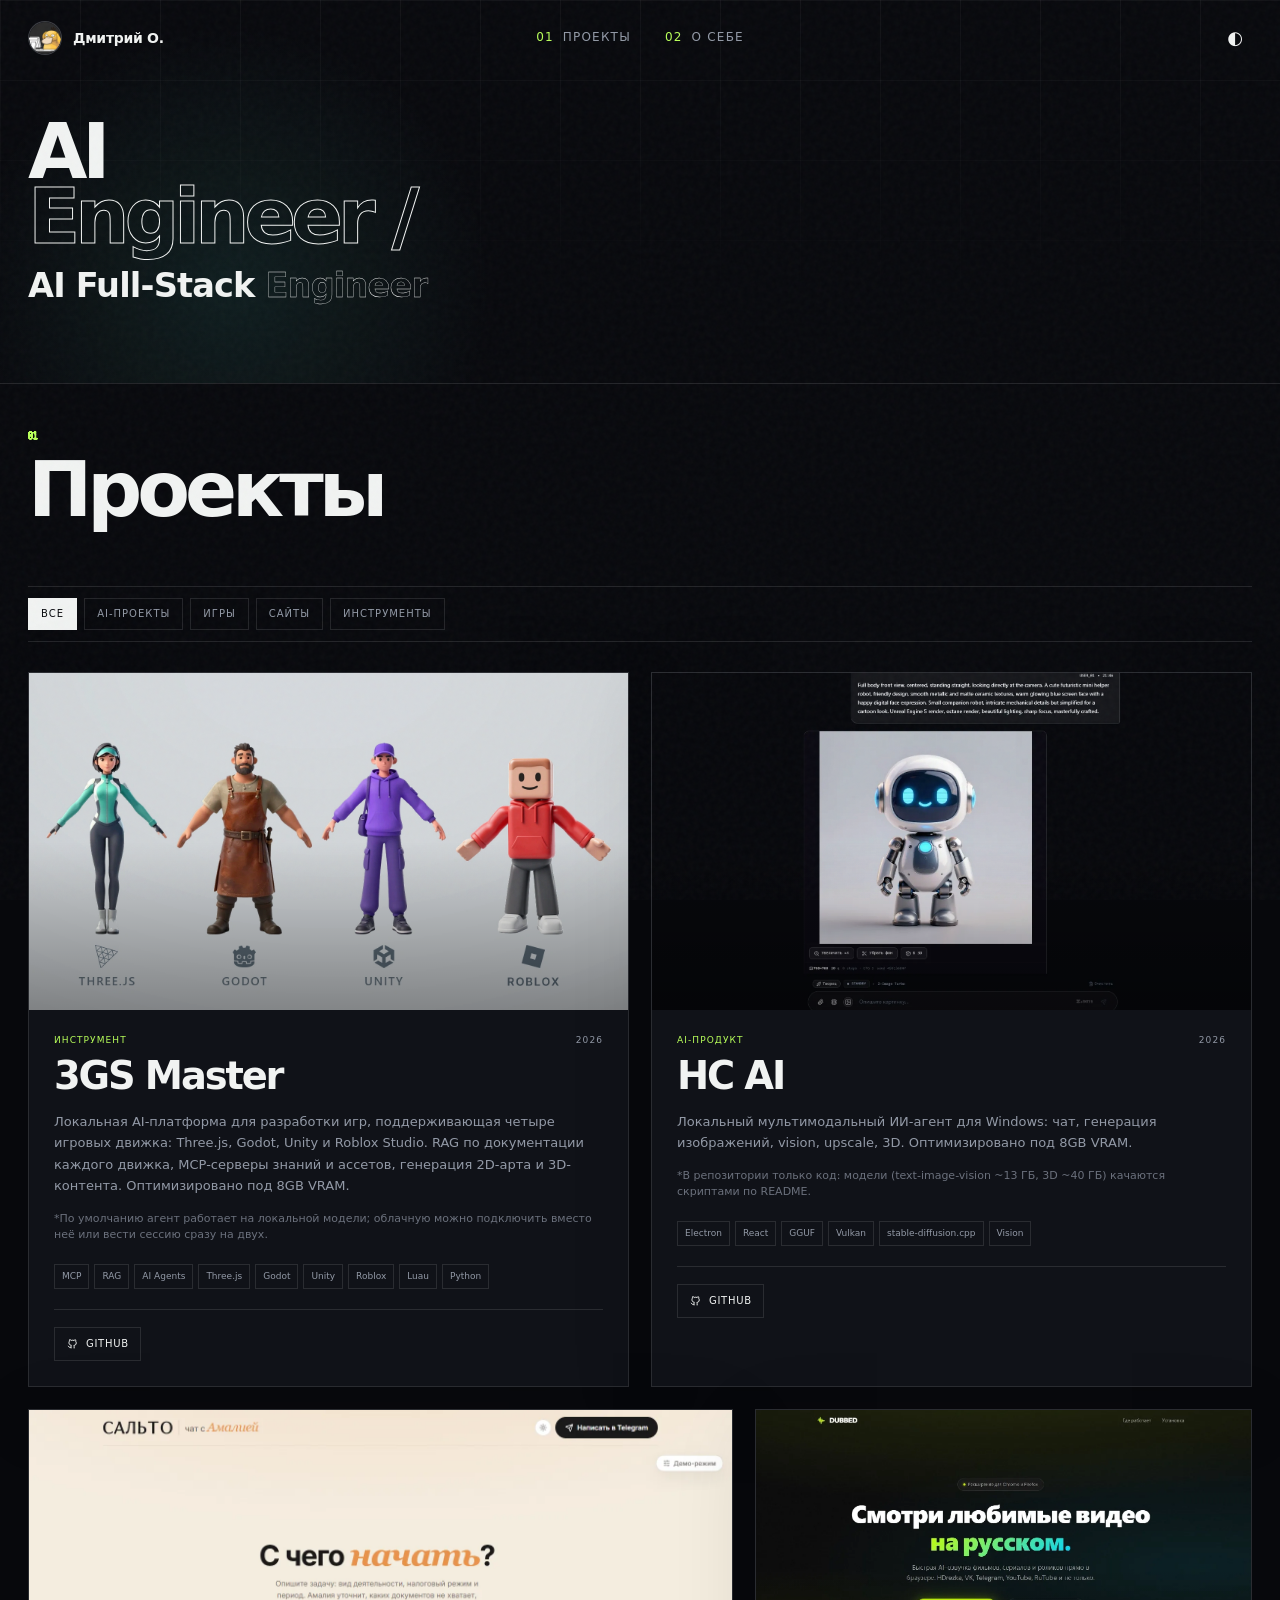
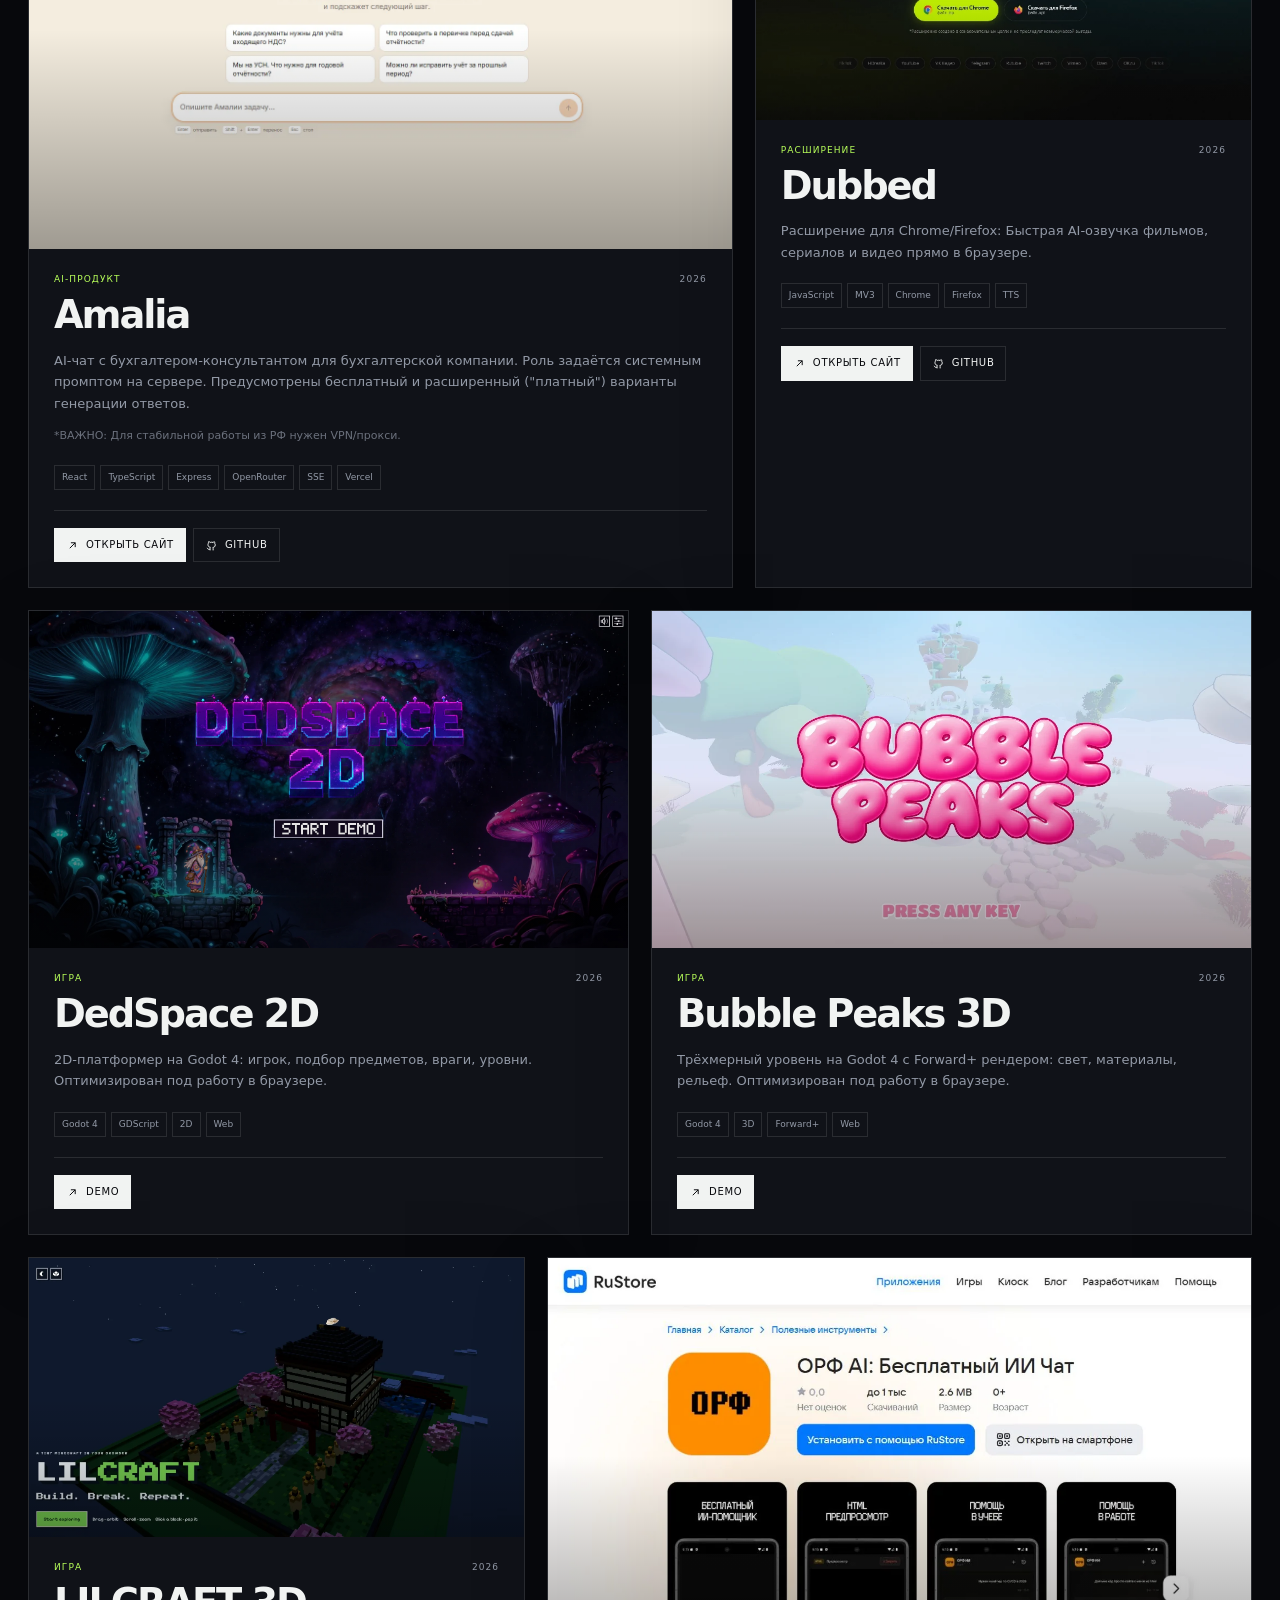
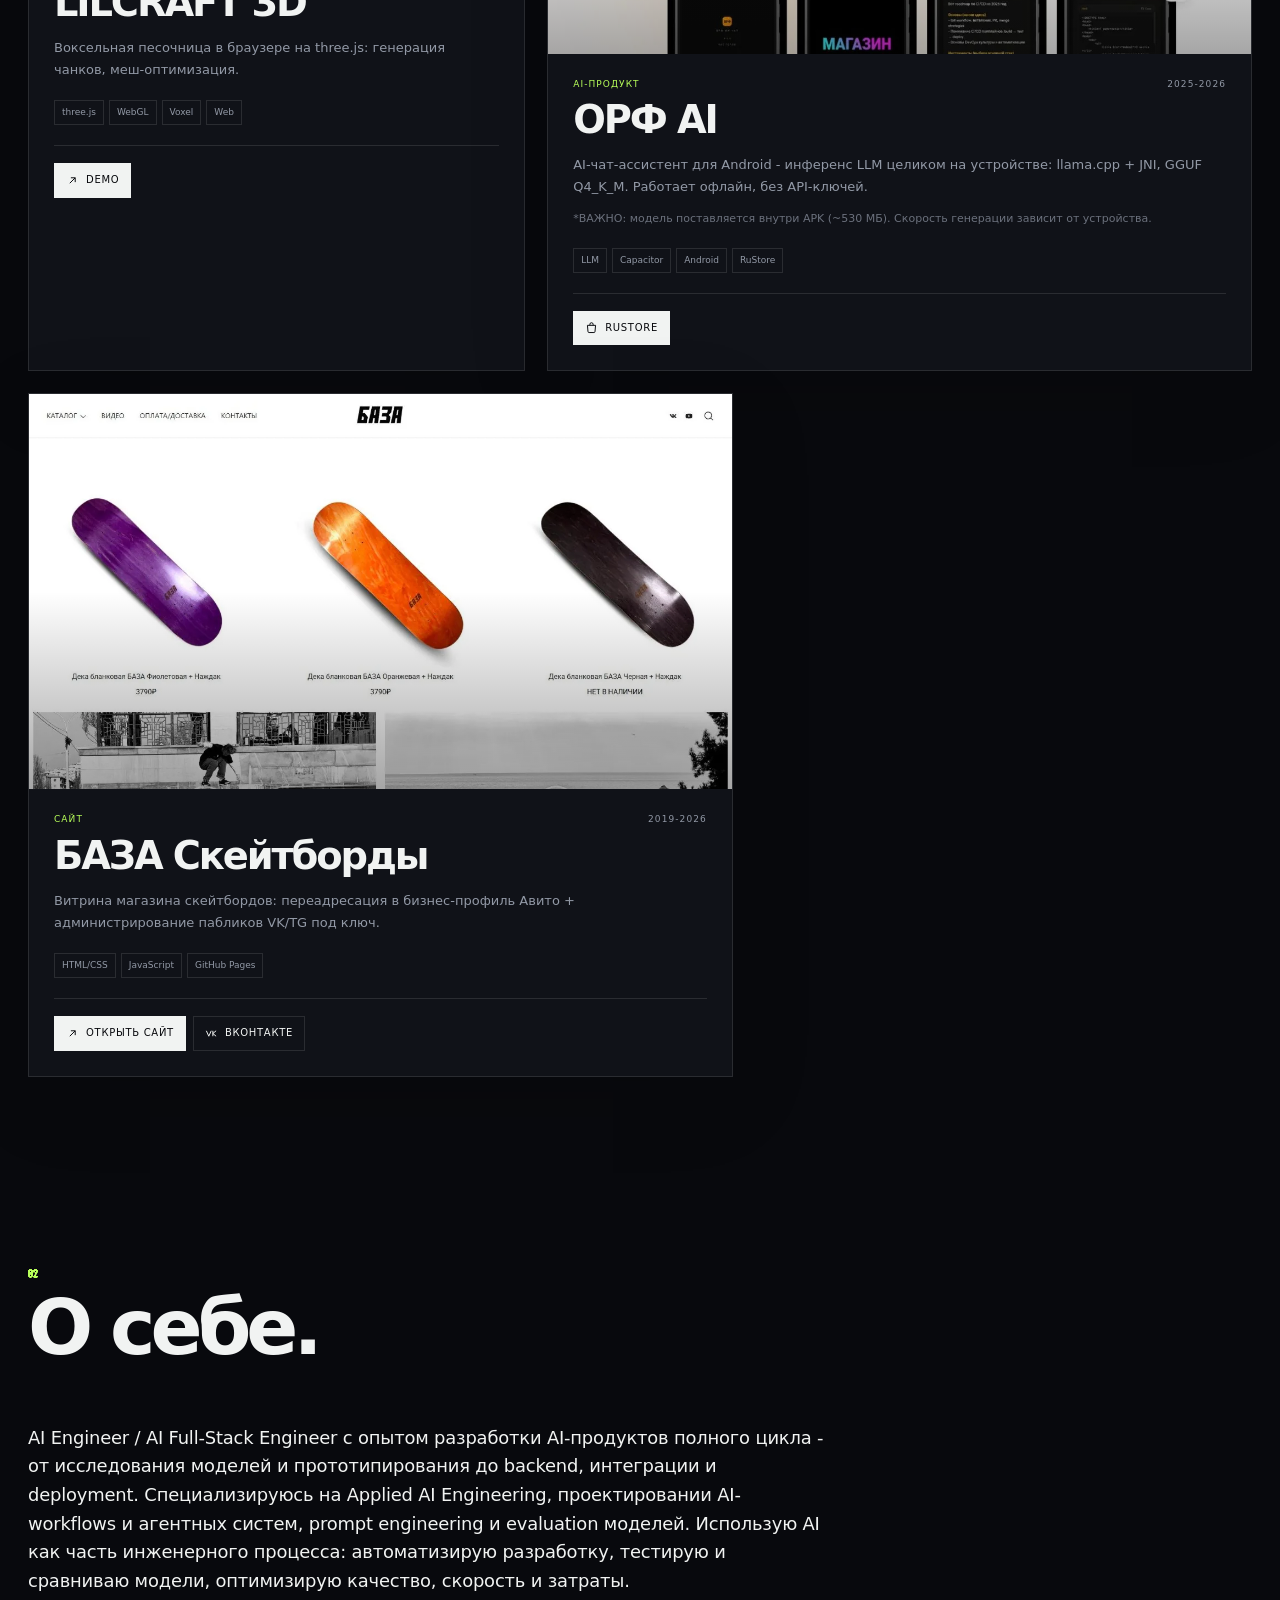
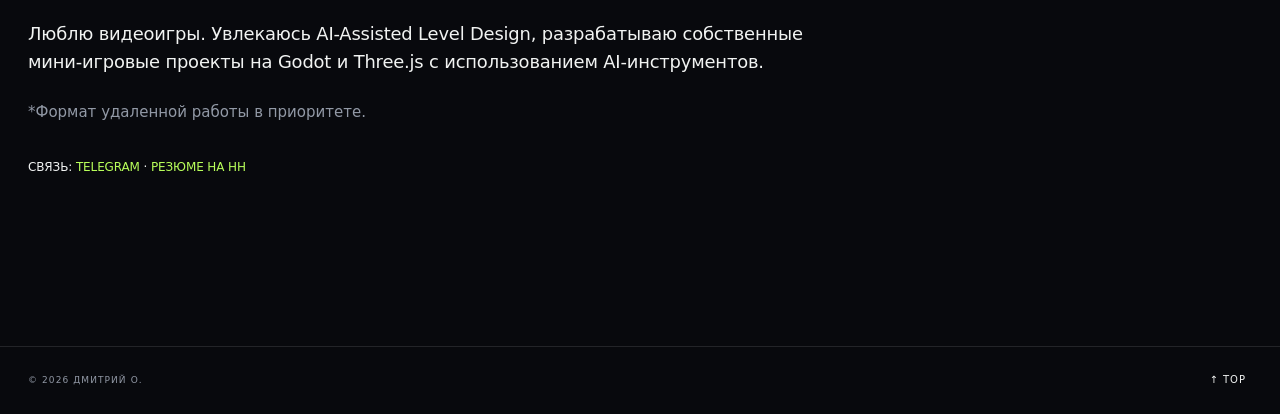
==== index.html @ 7ab15710 "Update lilcraft preview" ====
<!doctype html>
<html lang="ru" data-theme="dark">
<head>
<meta charset="utf-8"><meta name="viewport" content="width=device-width, initial-scale=1">
<title>Дмитрий О. | Портфолио</title>
<meta name="description" content="AI-продукты полного цикла: исследование моделей, прототип, backend, деплой. Плюс собственные игры на Godot и three.js.">
<meta name="color-scheme" content="dark light">
<meta name="theme-color" content="#08090d">
<meta property="og:type" content="website">
<meta property="og:title" content="Дмитрий О. - AI Full-Stack Engineer">
<meta property="og:description" content="AI-продукты, инструменты и игры на Godot/three.js - от прототипа до деплоя.">
<meta property="og:url" content="https://dvodev.space/">
<meta property="og:image" content="https://dvodev.space/assets/img/og-v3.jpg">
<meta property="og:image:width" content="1200">
<meta property="og:image:height" content="630">
<meta property="og:image:alt" content="Дмитрий О. - AI Full-Stack Engineer">
<meta name="twitter:card" content="summary_large_image">
<meta name="twitter:title" content="Дмитрий О. - AI Full-Stack Engineer">
<meta name="twitter:description" content="AI-продукты, инструменты и игры на Godot/three.js - от прототипа до деплоя.">
<meta name="twitter:image" content="https://dvodev.space/assets/img/og-v3.jpg">
<meta name="twitter:card" content="summary_large_image">
<link rel="icon" href="assets/img/favicon.svg?v=2" type="image/svg+xml">
<link rel="preload" as="image" href="assets/img/projects/hcai-main.webp">
<link rel="preload" as="image" href="assets/img/projects/dedspace.webp">
<link rel="stylesheet" href="assets/fonts/handjet.css">
<link rel="stylesheet" href="assets/css/style.css">
<script>
  // Тему ставим до первой отрисовки, иначе мигает светлым.
  try {
    var t = localStorage.getItem('theme');
    if (t) document.documentElement.setAttribute('data-theme', t);
  } catch (e) {}
</script>
<!-- ai-lab-ui-refresh.css из 19241a8 намеренно не подключён: слой красит карточки
     в белый полупрозрачный градиент с белой рамкой, а на светлой теме это даёт
     невидимые карточки (замер: background rgba(0,0,0,0), border rgba(255,255,255,.09)
     на фоне #d7d9dd). Файл в репозитории остался - чтобы вернуть слой, раскомментируйте. -->
<!-- <link rel="stylesheet" href="ai-lab-ui-refresh.css"> -->
</head>
<body>
<div class="noise" aria-hidden="true"></div><div class="progress"><i id="progressBar"></i></div>
<a class="skip" href="#main">Перейти к содержимому</a>
<header class="hdr" id="top"><div class="wrap hdr__in">
  <a class="brand" href="https://dvodev.space/" aria-label="На главную"><span class="brand__mark"><img src="assets/img/logo.png" alt="" width="30" height="30"></span><span data-site="name">Дмитрий О.</span></a>
  <nav class="nav" id="navMenu" aria-label="Разделы сайта" hidden><a href="#projects"><b>01</b>Проекты</a><a href="#about"><b>02</b>О себе</a></nav>
  <div class="hdr__act"><button class="iconbtn" id="themeBtn" type="button" aria-label="Переключить тему"><span>◐</span></button><button class="menu-btn" id="logoBtn" type="button" aria-label="Меню">MENU</button></div>
</div></header>
<main id="main">
<section class="hero"><div class="wrap hero__grid">
  <div class="hero__copy reveal"><h1>AI<br><em>Engineer /</em></h1><p class="hero__role">AI Full-Stack <em>Engineer</em></p></div>
</div></section>
<section class="projects sec" id="projects"><div class="wrap">
  <div class="section-head reveal"><div><span class="section-num">01</span><h2>Проекты</h2></div></div>
  <div class="filter-row"><div class="filters" id="filters" role="group" aria-label="Фильтр проектов" hidden></div></div>
  <div class="grid" id="grid"></div>
</div></section>
<section class="about sec" id="about"><div class="wrap"><div class="section-head reveal"><div><span class="section-num">02</span><h2>О себе<span class="dot">.</span></h2></div></div><div class="about__layout"><div class="about__txt reveal" id="aboutTxt"></div></div></div></section>
</main>
<footer class="ftr"><div class="wrap ftr__in"><span>© <span id="year">2026</span> Дмитрий О.</span><button class="totop" id="totop" type="button">↑ TOP</button></div></footer>
<div class="lb" id="lb" role="dialog" aria-modal="true" aria-label="Просмотр проекта" hidden><div class="lb__back" data-lb-close></div><button class="lb__x" type="button" aria-label="Закрыть" data-lb-close>×</button><button class="lb__nav lb__nav--prev" type="button" aria-label="Предыдущий проект" id="lbPrev">←</button><button class="lb__nav lb__nav--next" type="button" aria-label="Следующий проект" id="lbNext">→</button><figure class="lb__fig"><div class="lb__media"><img id="lbImg" alt=""><video id="lbVid" hidden muted loop playsinline controls></video></div><div class="lb__shots" id="lbShots" hidden></div><figcaption class="lb__cap"><div><span class="lb__label">PROJECT / PREVIEW</span><h3 id="lbTitle"></h3><p id="lbDesc"></p></div><a class="btn btn--primary lb__go" id="lbGo" href="#" target="_blank" rel="noopener"><span id="lbGoTxt">Открыть</span> ↗</a></figcaption></figure></div>
<div class="demo" id="demo" role="dialog" aria-modal="true" aria-label="Демо проекта" hidden><div class="demo__back" data-demo-close></div><div class="demo__ui"><span class="demo__name" id="demoTitle"></span><a class="demo__ext" id="demoExt" href="#" target="_blank" rel="noopener">Открыть ↗</a><button class="demo__x" type="button" aria-label="Закрыть" data-demo-close>×</button></div><div class="demo__mon" id="demoMon"><div class="demo__bezel"><div class="demo__screen" id="demoScreen"><p class="demo__fail" id="demoFail" hidden>Демо не загрузилось. <a id="demoFailLink" href="#" target="_blank">Открыть в новой вкладке</a>.</p></div><span class="demo__led"></span></div><div class="demo__stand"></div></div></div>
<script src="assets/data/projects.js?v=20261112e"></script><script src="assets/js/app.js"></script>
</body></html>
---- assets/fonts/handjet.css ----
/* Сгенерировано tools/fonts.js — руками не править.
   Запуск: node tools/fonts.js
   Подгруппы cyrillic и latin зашиты как data: URI и идут с font-display: block:
   отдельного запроса нет, и ни один кадр не рисуется системным шрифтом. Со swap
   браузер успевает показать системный шрифт в первом кадре и подменить его (FOUT).
   Остальные подгруппы — ссылками на файлы и со swap. */

/* cyrillic-ext */
@font-face {
  font-family: 'Handjet';
  font-style: normal;
  font-weight: 400 700;
  font-display: swap;
  src: url(handjet-cyrillic-ext.woff2) format('woff2');
  unicode-range: U+0460-052F, U+1C80-1C8A, U+20B4, U+2DE0-2DFF, U+A640-A69F, U+FE2E-FE2F;
}

/* cyrillic */
@font-face {
  font-family: 'Handjet';
  font-style: normal;
  font-weight: 400 700;
  font-display: block;
  src: url([data-uri]) format('woff2');
  unicode-range: U+0301, U+0400-045F, U+0490-0491, U+04B0-04B1, U+2116;
}

/* latin-ext */
@font-face {
  font-family: 'Handjet';
  font-style: normal;
  font-weight: 400 700;
  font-display: swap;
  src: url(handjet-latin-ext.woff2) format('woff2');
  unicode-range: U+0100-02BA, U+02BD-02C5, U+02C7-02CC, U+02CE-02D7, U+02DD-02FF, U+0304, U+0308, U+0329, U+1D00-1DBF, U+1E00-1E9F, U+1EF2-1EFF, U+2020, U+20A0-20AB, U+20AD-20C0, U+2113, U+2C60-2C7F, U+A720-A7FF;
}

/* latin */
@font-face {
  font-family: 'Handjet';
  font-style: normal;
  font-weight: 400 700;
  font-display: block;
  src: url([data-uri]) format('woff2');
  unicode-range: U+0000-00FF, U+0131, U+0152-0153, U+02BB-02BC, U+02C6, U+02DA, U+02DC, U+0304, U+0308, U+0329, U+2000-206F, U+20AC, U+2122, U+2191, U+2193, U+2212, U+2215, U+FEFF, U+FFFD;
}
---- assets/css/style.css ----
@font-face{font-family:HandJet;src:url('../fonts/handjet-latin.woff2') format('woff2');font-weight:100 900;font-display:swap}
:root{--bg:#08090d;--panel:#101218;--panel2:#14161d;--text:#f1f3f2;--muted:#9299a6;--line:rgba(255,255,255,.11);--line2:rgba(255,255,255,.18);--acid:#b8ff5a;--cyan:#5ef2d6;--violet:#9a7cff;--max:1380px;--ease:cubic-bezier(.2,.8,.2,1)}
html[data-theme=light]{--bg:#d7d9dd;--panel:#e4e5e9;--panel2:#cbcdd2;--text:#101217;--muted:#545962;--line:rgba(16,18,23,.15);--line2:rgba(16,18,23,.27);--acid:#4f7c00;--cyan:#00766a;--violet:#5a41c8}html[data-theme=light] body{background-image:linear-gradient(180deg,#dfe1e5 0%,#ccced3 100%)}
*{box-sizing:border-box}/* hidden обязан скрывать всё: у .btn стоит display:inline-flex,
   и без !important атрибут перебивается классом — кнопка в лайтбоксе у проекта
   без ссылок оставалась видимой пустышкой. Исключения ниже (.nav[hidden] на
   широком экране) специфичнее и тоже с !important. */
[hidden]{display:none!important}html{scroll-behavior:smooth}body{margin:0;background:var(--bg);color:var(--text);font-family:Inter,ui-sans-serif,system-ui,-apple-system,BlinkMacSystemFont,'Segoe UI',sans-serif;line-height:1.45;overflow-x:hidden}a{color:inherit;text-decoration:none}button{font:inherit;color:inherit}button,a{cursor:pointer}.wrap{width:min(calc(100% - 56px),var(--max));margin:auto}.noise{position:fixed;inset:0;z-index:100;pointer-events:none;opacity:.035;background-image:url("data:image/svg+xml,%3Csvg viewBox='0 0 180 180' xmlns='http://www.w3.org/2000/svg'%3E%3Cfilter id='n'%3E%3CfeTurbulence type='fractalNoise' baseFrequency='.9' numOctaves='4' stitchTiles='stitch'/%3E%3C/filter%3E%3Crect width='100%25' height='100%25' filter='url(%23n)'/%3E%3C/svg%3E")}.progress{position:fixed;z-index:120;top:0;left:0;width:100%;height:2px;background:transparent}.progress i{display:block;width:0;height:100%;background:var(--acid);box-shadow:0 0 14px var(--acid)}.skip{position:absolute;left:16px;top:-100px}.skip:focus{top:16px;z-index:200;background:var(--acid);color:#000;padding:10px}
.hdr{position:fixed;z-index:80;top:0;left:0;width:100%;transition:.4s var(--ease);border-bottom:1px solid transparent}.hdr.is-stuck{background:color-mix(in srgb,var(--bg) 78%,transparent);backdrop-filter:blur(18px);border-color:var(--line)}.hdr__in{height:76px;display:grid;grid-template-columns:1fr auto 1fr;align-items:center}.brand{display:flex;align-items:center;gap:11px;font-size:14px;font-weight:700;letter-spacing:-.02em;grid-column:1;justify-self:start}.brand__mark{width:34px;height:34px;display:grid;place-items:center;border:1px solid var(--line2);border-radius:50%;background:var(--panel);overflow:hidden}.brand__mark img{width:100%;height:100%;object-fit:cover}.nav{display:flex;gap:34px;grid-column:2;justify-self:center}.nav a{font-size:12px;text-transform:uppercase;letter-spacing:.1em;color:var(--muted)}.nav b{color:var(--acid);font-weight:500;margin-right:9px}.hdr__act{display:flex;align-items:center;gap:16px;grid-column:3;justify-self:end}.iconbtn,.menu-btn{background:none;border:0}.iconbtn{font-size:18px;width:34px;height:34px}.menu-btn{display:none;font-size:10px;letter-spacing:.12em}
.hero{min-height:auto;display:grid;align-items:center;position:relative;overflow:hidden;border-bottom:1px solid var(--line);background:radial-gradient(circle at 18% 75%,color-mix(in srgb,var(--cyan) 9%,transparent),transparent 24%)}.hero:before{content:"";position:absolute;inset:0;background-image:linear-gradient(var(--line) 1px,transparent 1px),linear-gradient(90deg,var(--line) 1px,transparent 1px);background-size:80px 80px;mask-image:linear-gradient(to bottom,black,transparent 80%);opacity:.38}.hero__grid{position:relative;display:grid;grid-template-columns:1fr;gap:0;min-height:auto;padding-top:120px;padding-bottom:80px}.hero__copy{align-self:center;max-width:900px;--h1:clamp(46px,6vw,100px)}.lb__label{font-size:10px;letter-spacing:.17em;color:var(--acid);font-weight:700}.hero h1{font-size:var(--h1);line-height:.84;letter-spacing:-.07em;margin:0;font-weight:750}.hero__role{font-size:calc(var(--h1)*.4376);line-height:1;letter-spacing:-.025em;font-weight:600;margin:20px 0 0}.hero h1 em,.section-head h2 em{font-style:normal;color:transparent;-webkit-text-stroke:1px var(--text)}.hero__role em{font-style:normal;color:transparent;-webkit-text-stroke-width:calc(var(--h1)*.0046);-webkit-text-stroke-color:var(--text)}
.sec{padding:145px 0;scroll-margin-top:76px}.hero + .sec,.about{padding-top:45px}.section-head{margin-bottom:62px}.section-num{display:block;color:var(--acid);font:700 12px/1 HandJet,monospace;margin-bottom:14px}.section-head h2{font-size:clamp(48px,6vw,88px);line-height:.9;letter-spacing:-.065em;margin:13px 0 0}.filter-row{display:flex;justify-content:space-between;align-items:center;border-top:1px solid var(--line);border-bottom:1px solid var(--line);padding:11px 0;margin-bottom:30px}.filters{display:flex;gap:7px;flex-wrap:wrap}.fchip{background:transparent;border:1px solid var(--line);padding:8px 12px;font-size:10px;text-transform:uppercase;letter-spacing:.1em;color:var(--muted)}.fchip.is-on{background:var(--text);color:var(--bg);border-color:var(--text)}
.grid{display:grid;grid-template-columns:repeat(12,1fr);gap:22px}.card{position:relative;grid-column:span 6;background:var(--panel);border:1px solid var(--line);overflow:hidden;min-width:0;transition:transform .55s var(--ease),border-color .4s,box-shadow .55s;box-shadow:0 20px 80px rgba(0,0,0,.12)}.card[data-span="5"]{grid-column:span 5}.card[data-span="7"]{grid-column:span 7}.card:hover{transform:translateY(-8px);border-color:var(--line2);box-shadow:0 35px 100px rgba(0,0,0,.26)}.card__shot{position:relative;width:100%;aspect-ratio:16/9;padding:0;border:0;background:#090a0e;display:block;overflow:hidden}.card__shot:after{content:"";position:absolute;inset:0;background:linear-gradient(180deg,transparent 50%,rgba(0,0,0,.35));pointer-events:none}.card__shot img,.card__clip{position:absolute;inset:0;width:100%;height:100%;object-fit:cover;transition:transform .8s var(--ease),filter .5s}.card:hover .card__shot img,.card:hover .card__clip{transform:scale(1.045);filter:saturate(1.08)}.card__hint{position:absolute;z-index:3;right:15px;top:15px;display:inline-flex;align-items:center;gap:6px;padding:7px 10px;background:rgba(8,9,13,.72);backdrop-filter:blur(10px);color:#eef1ef;font-size:9px;letter-spacing:.08em;text-transform:uppercase;opacity:0;transform:translateY(-5px);transition:.35s}.card__hint svg{width:13px;height:13px;flex:none;fill:none;stroke:currentColor;stroke-width:1.8}.card:hover .card__hint{opacity:1;transform:none}.card__body{padding:24px 25px 25px;position:relative}.card__meta{display:flex;align-items:center;gap:9px;margin-bottom:12px;color:var(--muted);font-size:9px;text-transform:uppercase;letter-spacing:.12em}.card__kind{color:var(--acid)}.card__year{margin-left:auto}.card__t{font-size:clamp(31px,3vw,50px);line-height:.9;letter-spacing:-.055em;margin:0 0 17px}.card__d{color:var(--muted);font-size:13px;line-height:1.65;max-width:650px;margin:0 0 10px}.card__note{display:block;white-space:pre-line;color:color-mix(in srgb,var(--muted) 70%,transparent);font-size:11px;line-height:1.5;margin-top:14px}.card__tags{display:flex;flex-wrap:wrap;gap:5px;margin:20px 0}.tag{border:1px solid var(--line);padding:5px 7px;color:var(--muted);font-size:9px}.card__links{display:flex;flex-wrap:wrap;gap:7px;padding-top:17px;border-top:1px solid var(--line);margin-top:18px}.card__links a{display:inline-flex;align-items:center;gap:7px;padding:9px 11px;border:1px solid var(--line);font-size:10px;text-transform:uppercase;letter-spacing:.07em}.card__links a:hover{border-color:var(--acid);color:var(--acid)}.card__links .is-primary{background:var(--text);color:var(--bg);border-color:var(--text)}.card__links .is-primary:hover{background:var(--acid);border-color:var(--acid);color:#000}.card__links svg,.btn svg{width:13px;height:13px;fill:none;stroke:currentColor;stroke-width:1.8}.badge{font-size:8px;color:var(--violet);border:1px solid color-mix(in srgb,var(--violet) 45%,transparent);padding:4px 6px}.badge i{display:inline-block;width:5px;height:5px;border-radius:50%;background:currentColor;margin-right:5px}.card__glow{position:absolute;inset:auto;left:var(--mx,50%);top:var(--my,50%);width:180px;height:180px;border-radius:50%;background:var(--cyan);filter:blur(70px);opacity:0;pointer-events:none;transform:translate(-50%,-50%);transition:opacity .4s}.card:hover .card__glow{opacity:.05}.ph{height:100%;display:grid;place-items:center;background:linear-gradient(135deg,var(--panel),var(--panel2));color:var(--muted)}.ph__mark{font:60px HandJet}.ph__note{font-size:9px;letter-spacing:.12em}

.about__layout{display:block}.about__txt{max-width:800px}.about__txt p{font-size:clamp(17px,1.4vw,22px);line-height:1.6;letter-spacing:-.01em;margin:0 0 24px}.about__txt .about__note{display:block;font-size:15px;line-height:1.55;color:var(--muted);margin:0 0 30px}.about__txt .about__links{margin-top:34px}.about__links{font-size:12px!important;text-transform:uppercase;letter-spacing:.08em}.about__links a{color:var(--acid)}
.ftr{border-top:1px solid var(--line);padding:25px 0;color:var(--muted);font-size:9px;text-transform:uppercase;letter-spacing:.12em}.ftr__in{display:flex;justify-content:space-between;align-items:center}.totop{background:none;border:0;color:var(--text);font-size:10px;text-transform:uppercase;letter-spacing:.1em}
.lb,.demo{position:fixed;inset:0;z-index:200;display:grid;place-items:center}.lb[hidden],.demo[hidden]{display:none}.lb__back,.demo__back{position:absolute;inset:0;background:rgba(4,5,8,.88);backdrop-filter:blur(16px)}.lb__x,.demo__x{position:absolute;right:25px;top:20px;z-index:3;background:none;border:0;font-size:35px;font-weight:200}.lb__nav{position:absolute;z-index:3;top:50%;transform:translateY(-50%);border:1px solid var(--line);background:var(--panel);width:48px;height:48px}.lb__nav--prev{left:25px}.lb__nav--next{right:25px}.lb__fig{position:relative;z-index:2;width:min(1100px,calc(100% - 150px));margin:0}.lb__media{background:#050609;border:1px solid var(--line);aspect-ratio:16/9;display:grid;place-items:center;overflow:hidden}.lb__media img,.lb__media video{width:100%;height:100%;object-fit:contain}.lb__cap{display:flex;justify-content:space-between;gap:30px;padding-top:17px}.lb__cap h3{font-size:35px;letter-spacing:-.04em;margin:4px 0}.lb__cap p{color:var(--muted);max-width:650px;font-size:13px}.lb__go{align-self:center;white-space:nowrap}.btn{display:inline-flex;align-items:center;gap:9px;padding:12px 15px;border:1px solid var(--line);font-size:10px;text-transform:uppercase}.btn--primary{background:var(--acid);color:#000;border-color:var(--acid)}.lb__shots{display:flex;gap:5px;overflow:auto;padding-top:7px}.lb__shot{border:1px solid var(--line);padding:0;width:80px;height:48px;background:none;opacity:.55}.lb__shot.is-on{border-color:var(--acid);opacity:1}.lb__shot img{width:100%;height:100%;object-fit:cover}.demo__ui{position:absolute;z-index:3;top:15px;left:25px;right:25px;display:flex;align-items:center;gap:18px}.demo__name{font-size:12px}.demo__ext{margin-left:auto;font-size:10px;color:var(--acid)}.demo__mon{position:relative;z-index:2;width:min(1180px,90vw,calc((100vh - 110px)*16/9))}.demo__bezel{background:#11131a;border:1px solid #3a3e49;padding:12px;box-shadow:0 30px 120px #000}.demo__screen{aspect-ratio:16/9;background:#000;overflow:hidden}.demo__screen iframe{display:block;width:100%;height:100%;border:0}.demo__led{display:block;width:5px;height:5px;border-radius:50%;background:var(--acid);margin:6px auto 0}.demo__stand{width:180px;height:30px;background:#161820;margin:auto;clip-path:polygon(35% 0,65% 0,100% 100%,0 100%)}.demo__fail{padding:30px;color:var(--muted);font-size:13px}.reveal{opacity:0;transform:translateY(28px);transition:opacity .8s var(--ease),transform .8s var(--ease)}.reveal.is-in{opacity:1;transform:none}
@media(max-width:900px){.wrap{width:min(calc(100% - 34px),var(--max))}.nav{display:none}.menu-btn{display:block}.hero{min-height:auto}.hero__grid{padding-top:100px;padding-bottom:45px}.hero__copy{--h1:clamp(42px,11vw,84px)}.grid{grid-template-columns:1fr}.card,.card[data-span="5"],.card[data-span="7"]{grid-column:span 1}.lb__fig{width:calc(100% - 40px)}.lb__nav{display:none}.lb__cap{flex-direction:column}.lb__go{align-self:flex-start}}
@media(max-width:560px){.wrap{width:calc(100% - 24px)}.hdr__in{height:65px}.hero{padding-bottom:0}.hero__grid{padding-top:90px;padding-bottom:40px}.hero__copy{--h1:13vw}.hero__role{margin-top:14px}.sec{padding:90px 0;scroll-margin-top:65px}.hero + .sec,.about{padding-top:90px}.section-head h2{font-size:48px}.filter-row{align-items:flex-start;gap:12px;flex-direction:column}.card__body{padding:19px}.card__t{font-size:38px}.ftr__in{gap:20px;flex-wrap:wrap}.lb__x{right:12px}.lb__cap h3{font-size:28px}}
@media(prefers-reduced-motion:reduce){*,*::before,*::after{scroll-behavior:auto!important;animation:none!important;transition:none!important}.reveal{opacity:1;transform:none}}
@media(min-width:901px){.nav[hidden]{display:flex!important}}
/* Клип в полоске лайтбокса: постер с кнопкой play. См. isClipShot в app.js. */
.lb__shots[hidden]{display:none}
.lb__shot--clip{position:relative}
.lb__play{position:absolute;inset:0;display:grid;place-items:center;color:#fff;background:rgba(4,5,8,.42)}
.lb__play svg{width:20px;height:20px;fill:currentColor;stroke:none}
@media(max-width:900px){.nav[hidden]{display:none!important}.nav:not([hidden]){position:absolute;top:65px;left:0;right:0;margin:0;padding:18px;background:var(--bg);border-bottom:1px solid var(--line);display:flex;flex-direction:column;gap:15px}.nav:not([hidden]) a{font-size:13px}}
---- ai-lab-ui-refresh.css ----
/* === AI LAB UI REFRESH === */
:root {
  --ui-accent: #65f7d0;
  --ui-accent-2: #8b7cff;
  --ui-bg: #08090c;
  --ui-panel: rgba(255,255,255,.045);
  --ui-line: rgba(255,255,255,.09);
}
body {
  background:
    radial-gradient(circle at 15% 10%, rgba(101,247,208,.07), transparent 28rem),
    radial-gradient(circle at 85% 18%, rgba(139,124,255,.07), transparent 30rem),
    var(--ui-bg);
}
body::before {
  content:"";
  position:fixed; inset:0; pointer-events:none; z-index:-1;
  opacity:.28;
  background-image:
    linear-gradient(rgba(255,255,255,.035) 1px, transparent 1px),
    linear-gradient(90deg, rgba(255,255,255,.035) 1px, transparent 1px);
  background-size:40px 40px;
  mask-image:linear-gradient(to bottom, black, transparent 85%);
}
:is(.project-card,.card,.project,.portfolio-card) {
  border:1px solid var(--ui-line);
  background:linear-gradient(145deg, rgba(255,255,255,.065), rgba(255,255,255,.018));
  box-shadow:0 18px 60px rgba(0,0,0,.22);
  transition:transform .45s cubic-bezier(.2,.8,.2,1), border-color .35s, box-shadow .45s;
  overflow:hidden;
}
:is(.project-card,.card,.project,.portfolio-card):hover {
  transform:translateY(-8px);
  border-color:rgba(101,247,208,.35);
  box-shadow:0 24px 80px rgba(0,0,0,.35), 0 0 50px rgba(101,247,208,.07);
}
:is(.project-card,.card,.project,.portfolio-card) img {
  transition:transform .7s cubic-bezier(.2,.8,.2,1), filter .5s;
}
:is(.project-card,.card,.project,.portfolio-card):hover img {
  transform:scale(1.035);
  filter:saturate(1.08) contrast(1.03);
}
:is(h1,h2,h3) {
  letter-spacing:-.035em;
}
a, button {
  transition:transform .25s ease, opacity .25s ease, border-color .25s ease, background .25s ease;
}
button:hover, a:hover { transform:translateY(-1px); }
@media (prefers-reduced-motion: reduce) {
  *, *::before, *::after { animation:none !important; transition:none !important; }
}
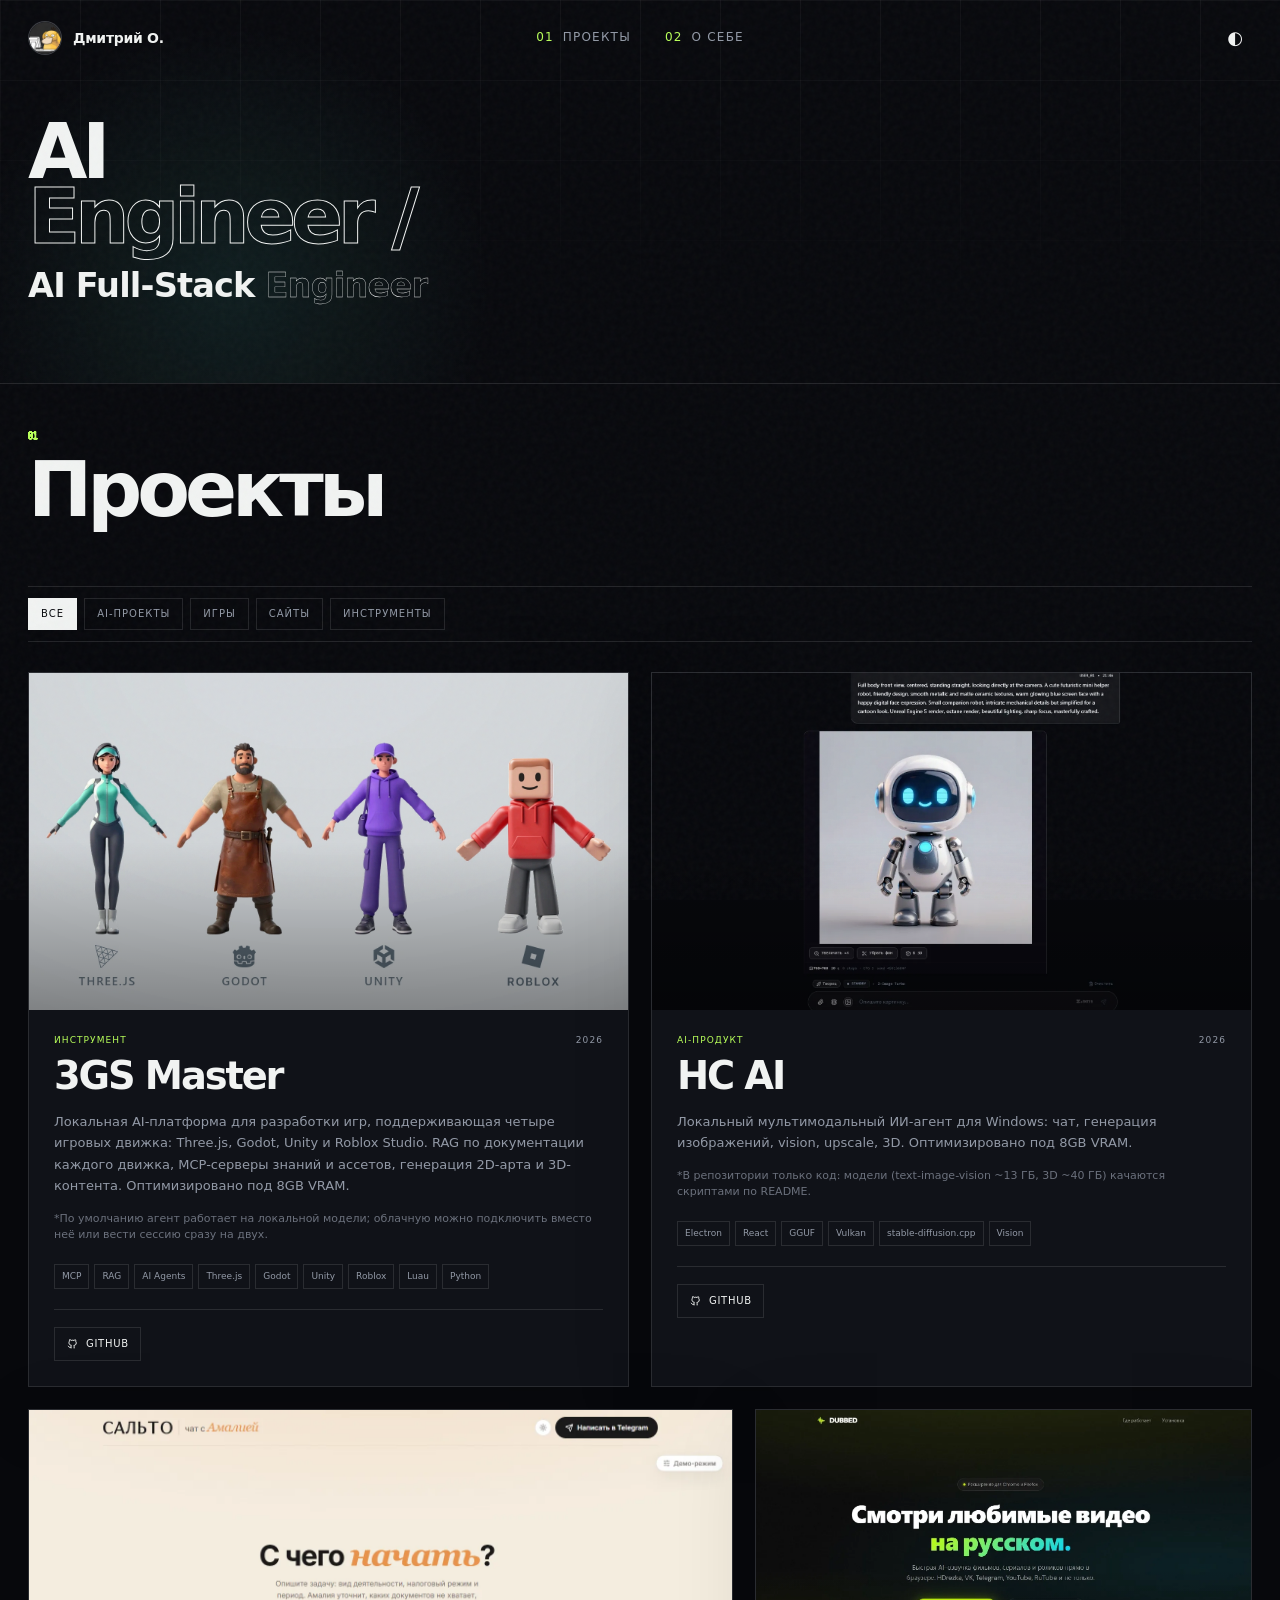
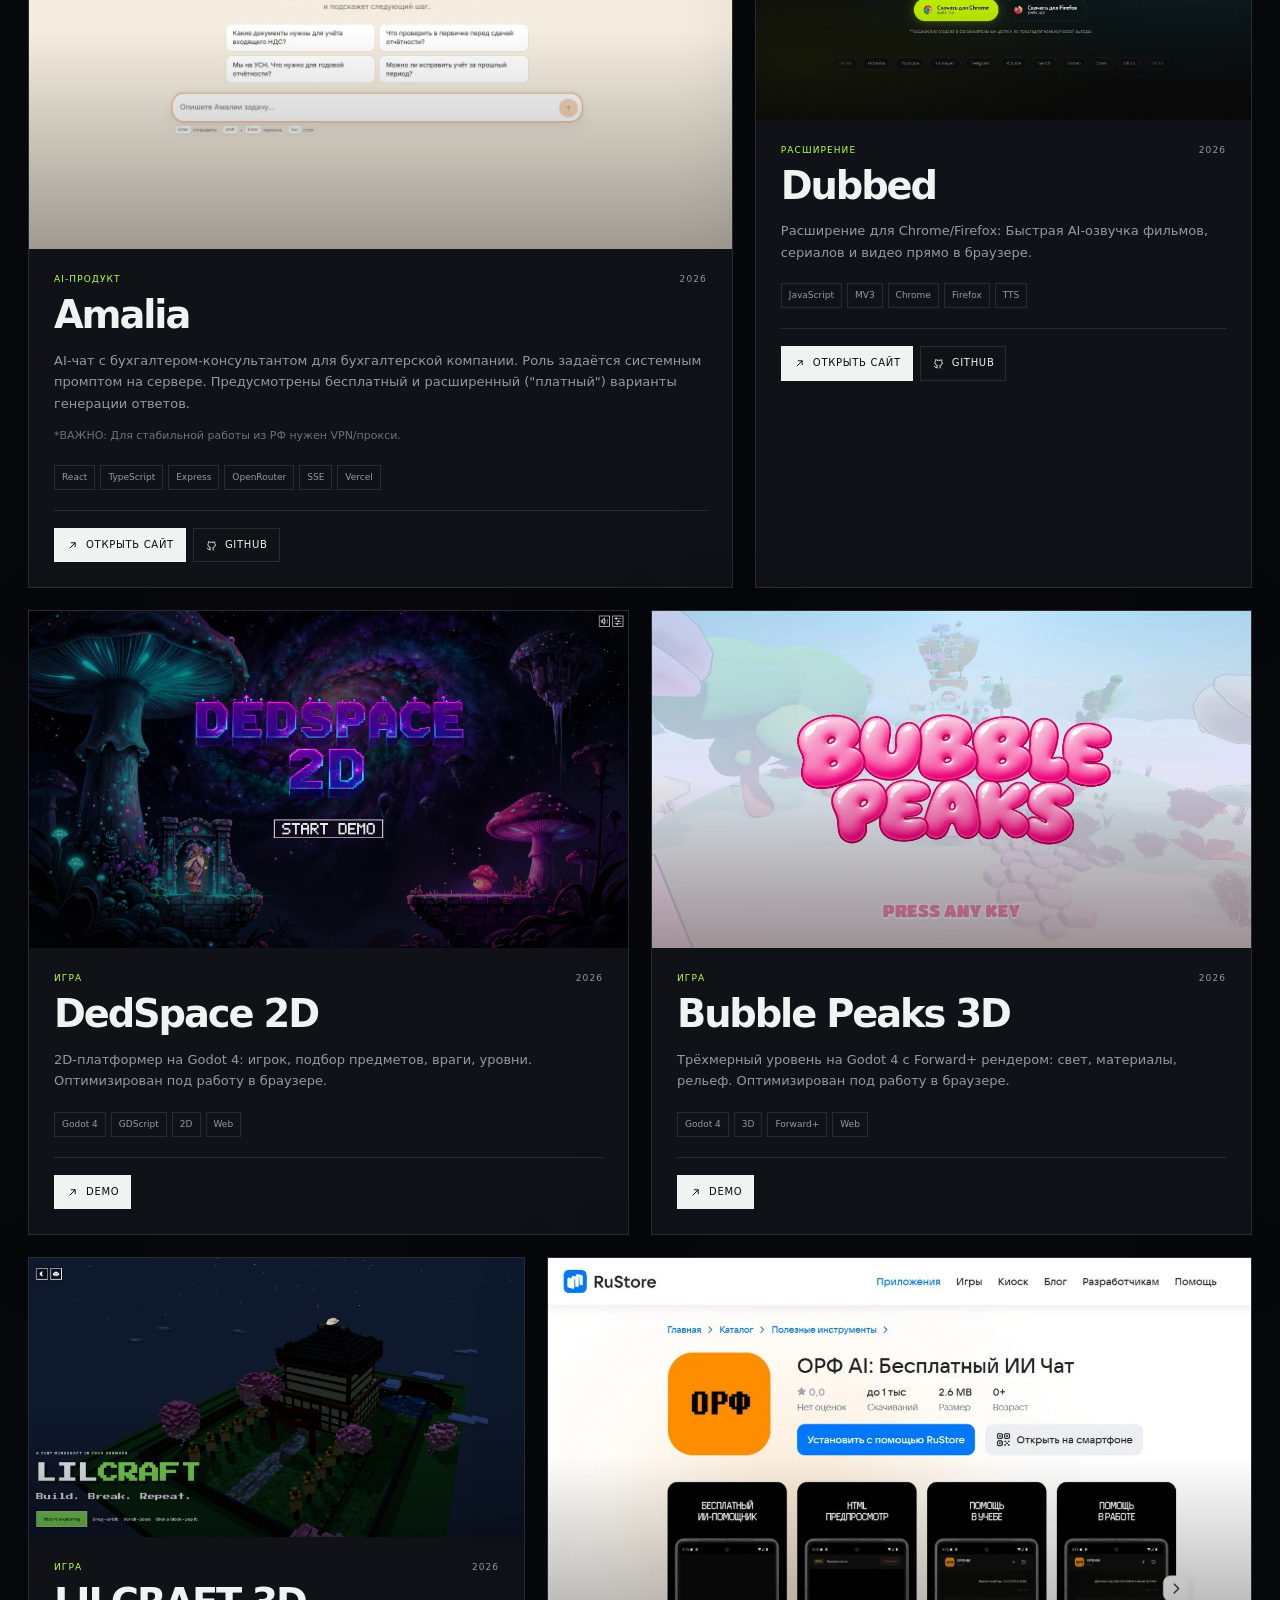
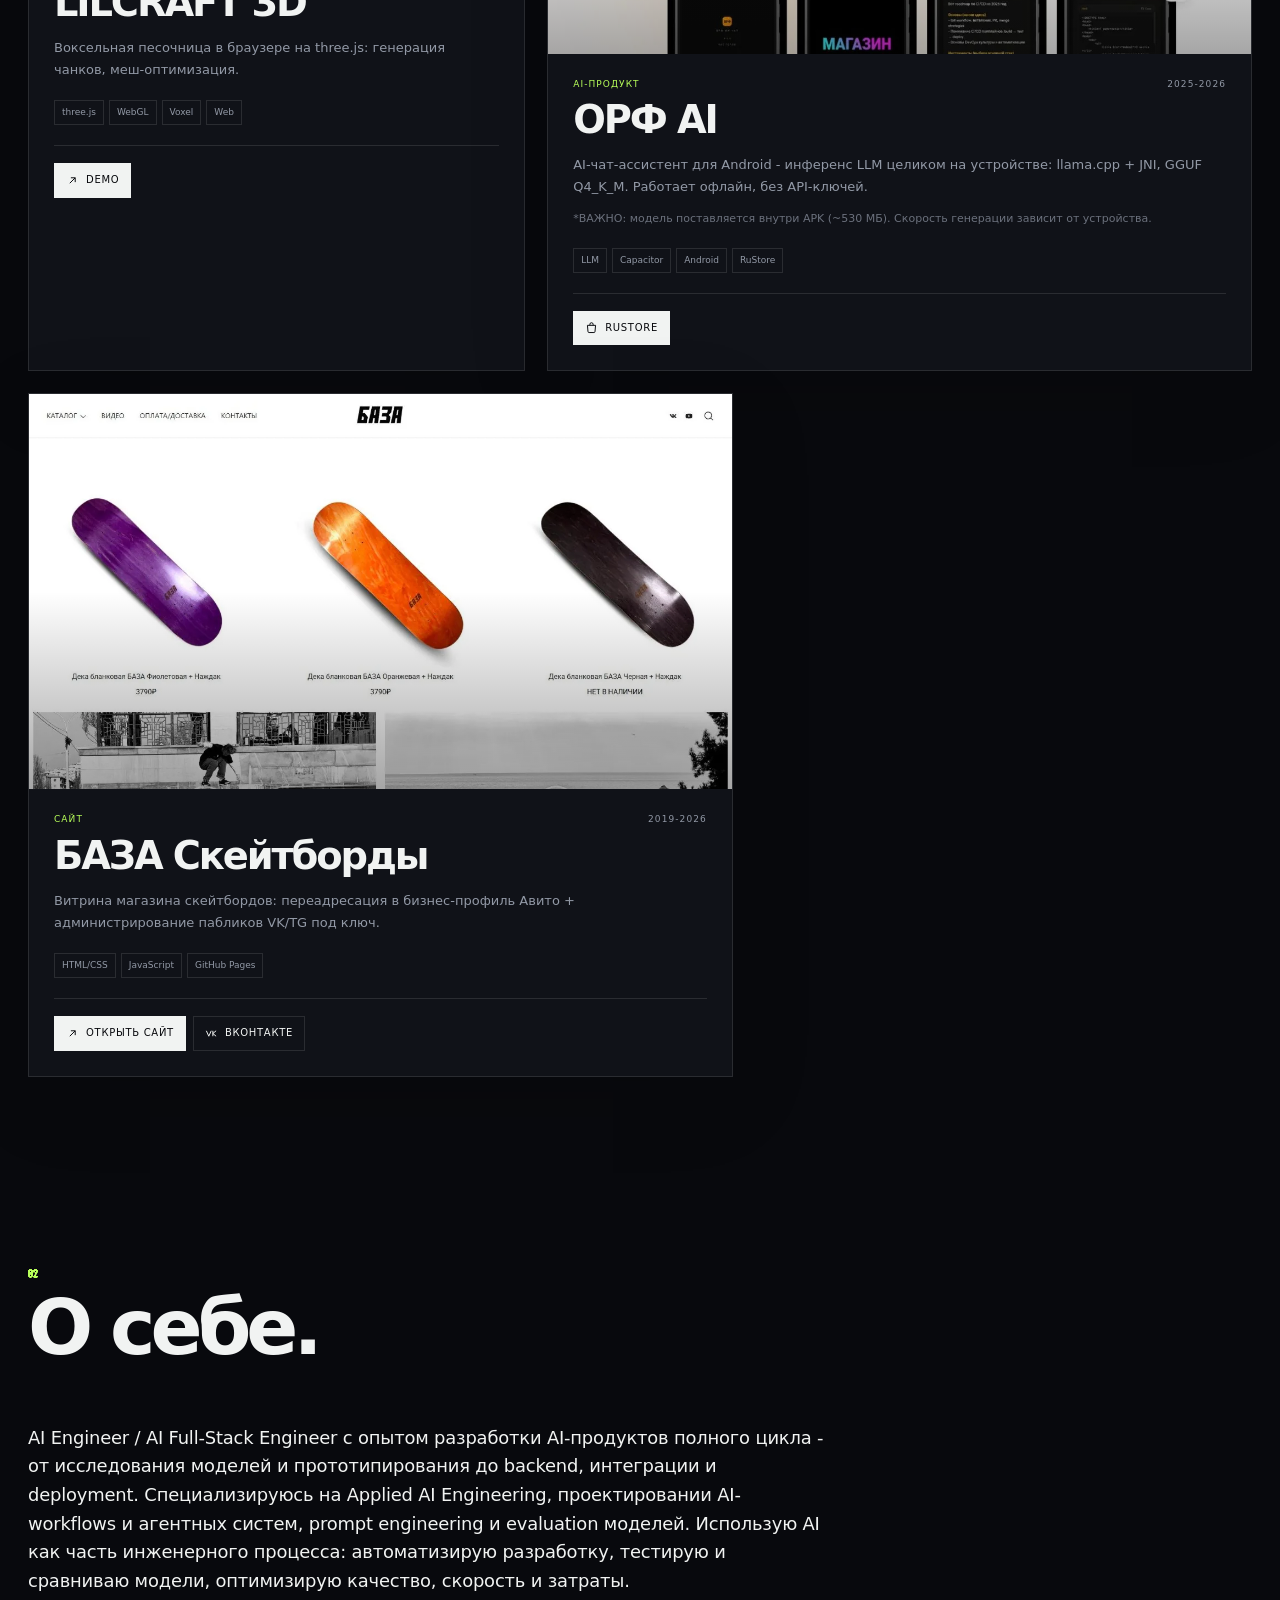
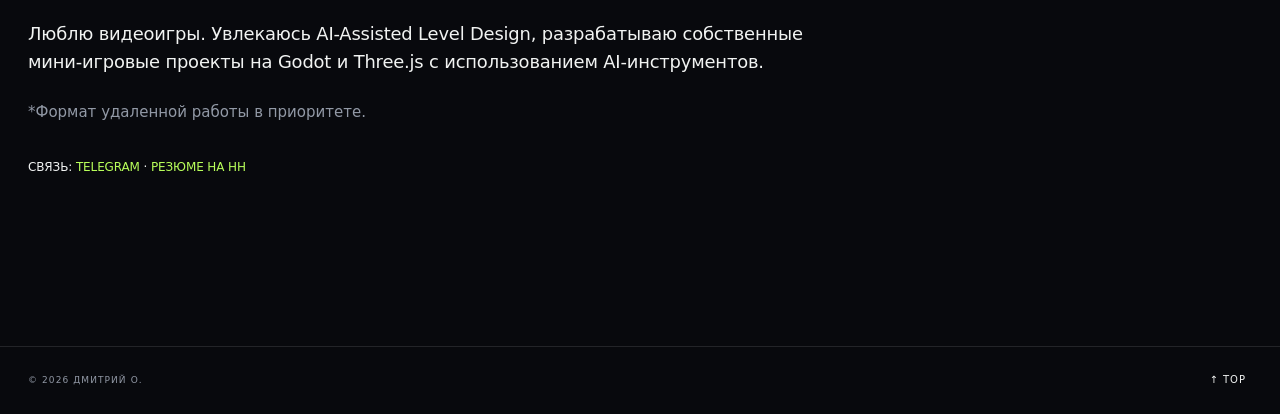
==== commit d3af6266: "Update lilcraft preview" ====
--- a/index.html
+++ b/index.html
@@ -59,5 +59,5 @@
 <footer class="ftr"><div class="wrap ftr__in"><span>© <span id="year">2026</span> Дмитрий О.</span><button class="totop" id="totop" type="button">↑ TOP</button></div></footer>
 <div class="lb" id="lb" role="dialog" aria-modal="true" aria-label="Просмотр проекта" hidden><div class="lb__back" data-lb-close></div><button class="lb__x" type="button" aria-label="Закрыть" data-lb-close>×</button><button class="lb__nav lb__nav--prev" type="button" aria-label="Предыдущий проект" id="lbPrev">←</button><button class="lb__nav lb__nav--next" type="button" aria-label="Следующий проект" id="lbNext">→</button><figure class="lb__fig"><div class="lb__media"><img id="lbImg" alt=""><video id="lbVid" hidden muted loop playsinline controls></video></div><div class="lb__shots" id="lbShots" hidden></div><figcaption class="lb__cap"><div><span class="lb__label">PROJECT / PREVIEW</span><h3 id="lbTitle"></h3><p id="lbDesc"></p></div><a class="btn btn--primary lb__go" id="lbGo" href="#" target="_blank" rel="noopener"><span id="lbGoTxt">Открыть</span> ↗</a></figcaption></figure></div>
 <div class="demo" id="demo" role="dialog" aria-modal="true" aria-label="Демо проекта" hidden><div class="demo__back" data-demo-close></div><div class="demo__ui"><span class="demo__name" id="demoTitle"></span><a class="demo__ext" id="demoExt" href="#" target="_blank" rel="noopener">Открыть ↗</a><button class="demo__x" type="button" aria-label="Закрыть" data-demo-close>×</button></div><div class="demo__mon" id="demoMon"><div class="demo__bezel"><div class="demo__screen" id="demoScreen"><p class="demo__fail" id="demoFail" hidden>Демо не загрузилось. <a id="demoFailLink" href="#" target="_blank">Открыть в новой вкладке</a>.</p></div><span class="demo__led"></span></div><div class="demo__stand"></div></div></div>
-<script src="assets/data/projects.js?v=20261112e"></script><script src="assets/js/app.js"></script>
+<script src="assets/data/projects.js?v=20261112f"></script><script src="assets/js/app.js"></script>
 </body></html>
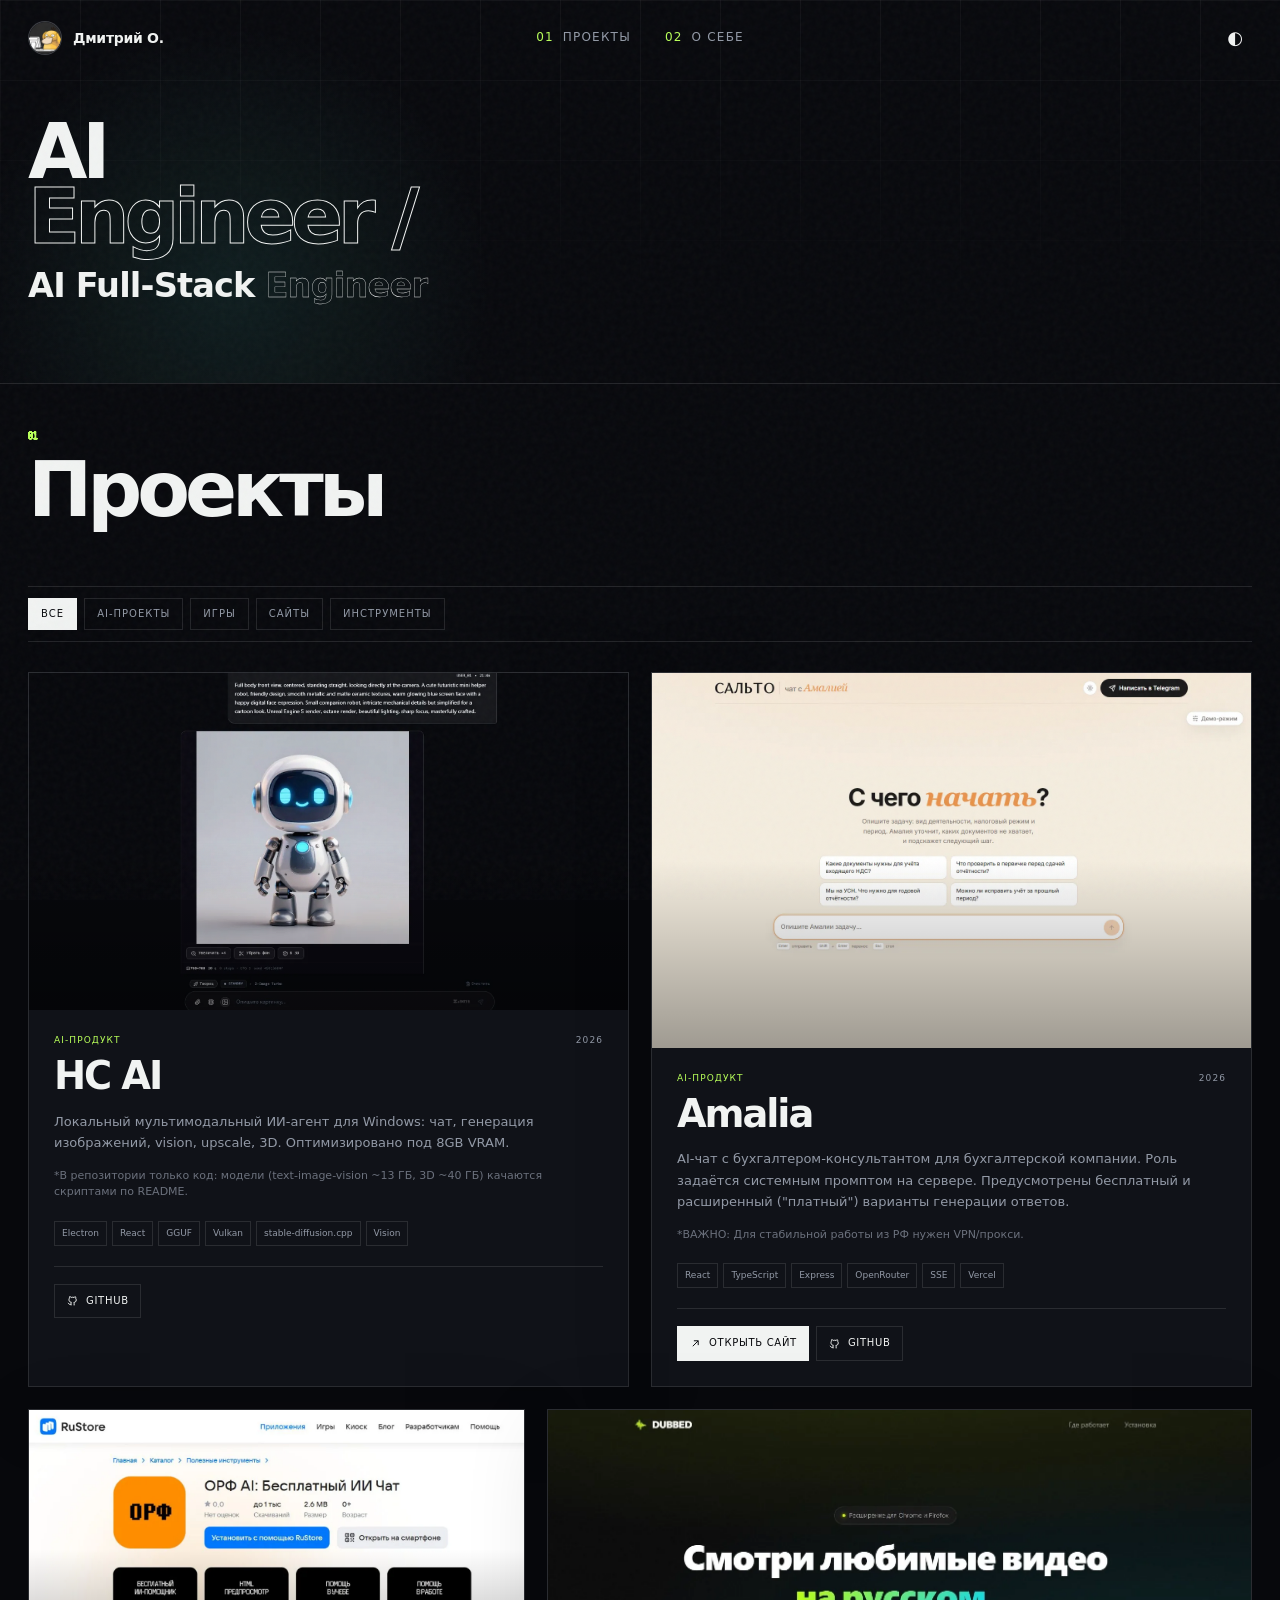
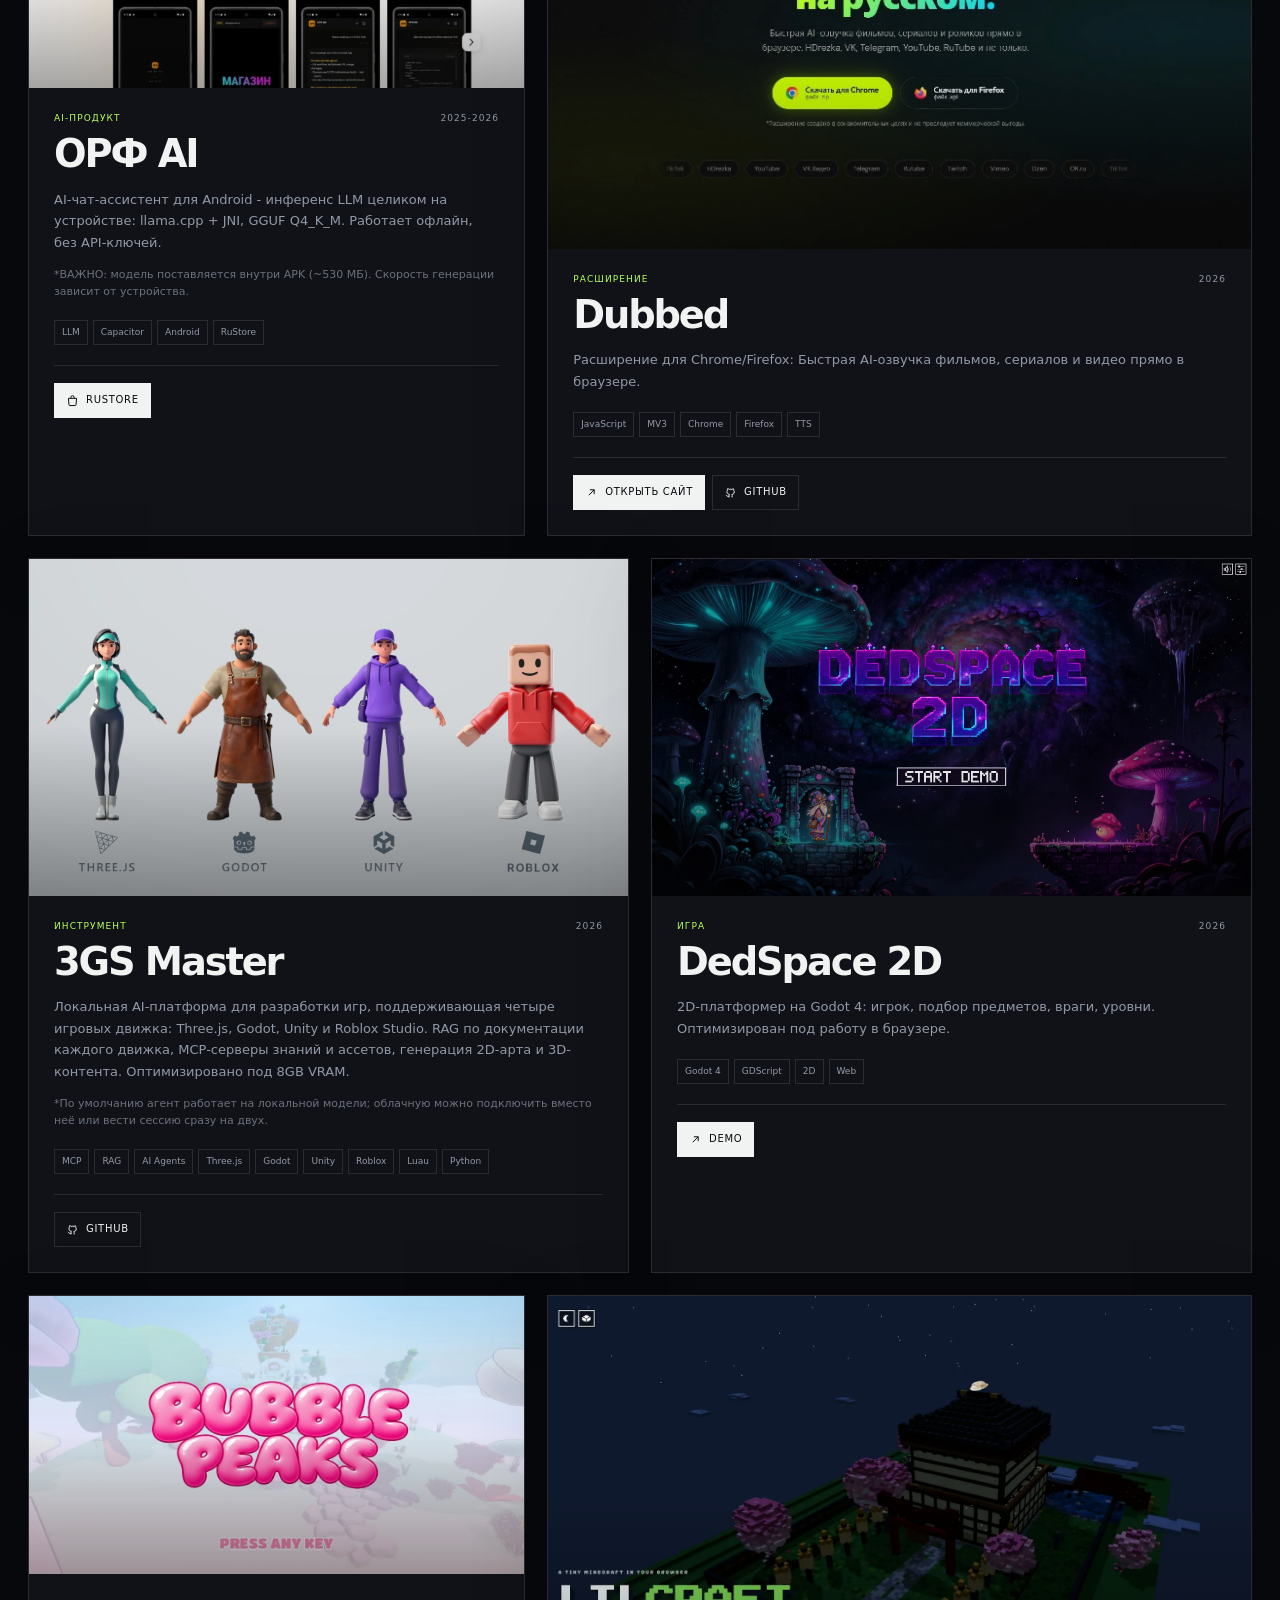
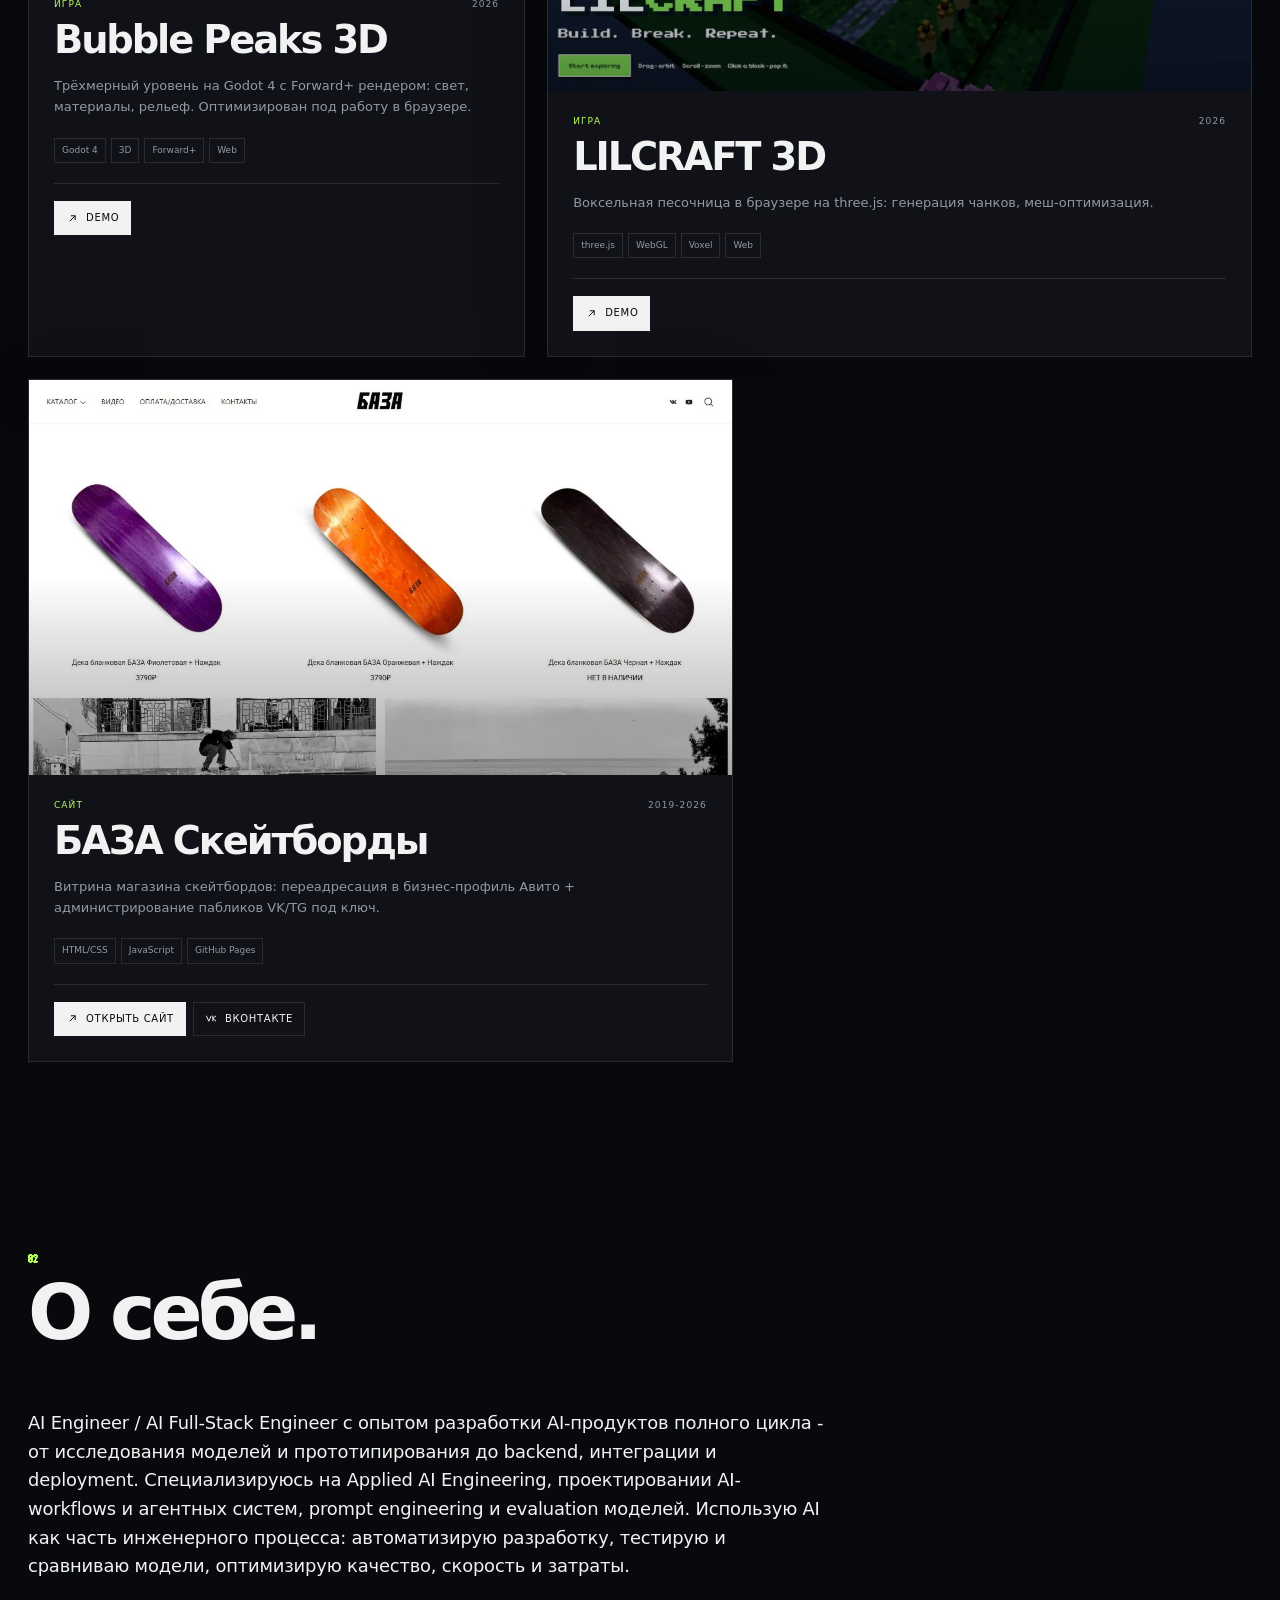
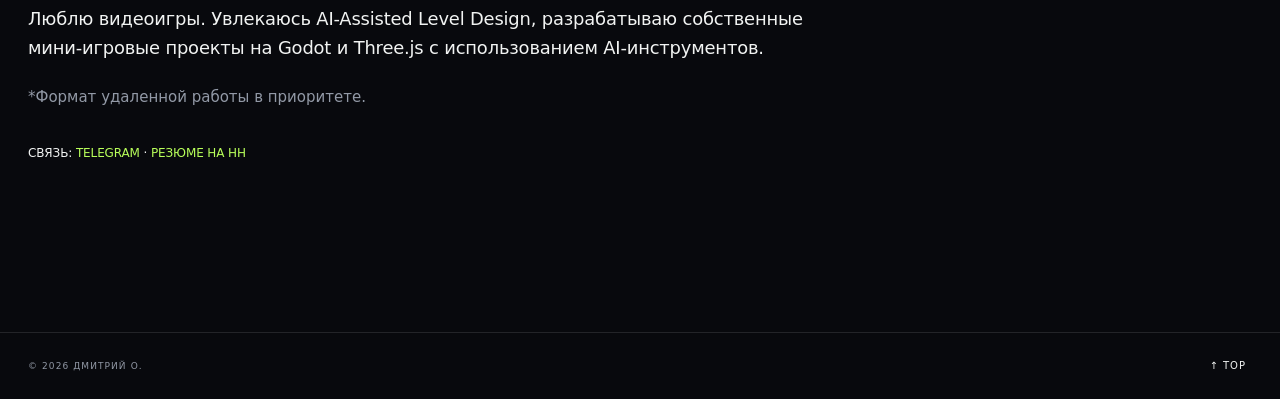
==== commit f0a76f34: "Update projects.js" ====
--- a/index.html
+++ b/index.html
@@ -59,5 +59,5 @@
 <footer class="ftr"><div class="wrap ftr__in"><span>© <span id="year">2026</span> Дмитрий О.</span><button class="totop" id="totop" type="button">↑ TOP</button></div></footer>
 <div class="lb" id="lb" role="dialog" aria-modal="true" aria-label="Просмотр проекта" hidden><div class="lb__back" data-lb-close></div><button class="lb__x" type="button" aria-label="Закрыть" data-lb-close>×</button><button class="lb__nav lb__nav--prev" type="button" aria-label="Предыдущий проект" id="lbPrev">←</button><button class="lb__nav lb__nav--next" type="button" aria-label="Следующий проект" id="lbNext">→</button><figure class="lb__fig"><div class="lb__media"><img id="lbImg" alt=""><video id="lbVid" hidden muted loop playsinline controls></video></div><div class="lb__shots" id="lbShots" hidden></div><figcaption class="lb__cap"><div><span class="lb__label">PROJECT / PREVIEW</span><h3 id="lbTitle"></h3><p id="lbDesc"></p></div><a class="btn btn--primary lb__go" id="lbGo" href="#" target="_blank" rel="noopener"><span id="lbGoTxt">Открыть</span> ↗</a></figcaption></figure></div>
 <div class="demo" id="demo" role="dialog" aria-modal="true" aria-label="Демо проекта" hidden><div class="demo__back" data-demo-close></div><div class="demo__ui"><span class="demo__name" id="demoTitle"></span><a class="demo__ext" id="demoExt" href="#" target="_blank" rel="noopener">Открыть ↗</a><button class="demo__x" type="button" aria-label="Закрыть" data-demo-close>×</button></div><div class="demo__mon" id="demoMon"><div class="demo__bezel"><div class="demo__screen" id="demoScreen"><p class="demo__fail" id="demoFail" hidden>Демо не загрузилось. <a id="demoFailLink" href="#" target="_blank">Открыть в новой вкладке</a>.</p></div><span class="demo__led"></span></div><div class="demo__stand"></div></div></div>
-<script src="assets/data/projects.js?v=20261112f"></script><script src="assets/js/app.js"></script>
+<script src="assets/data/projects.js?v=20261115a"></script><script src="assets/js/app.js"></script>
 </body></html>
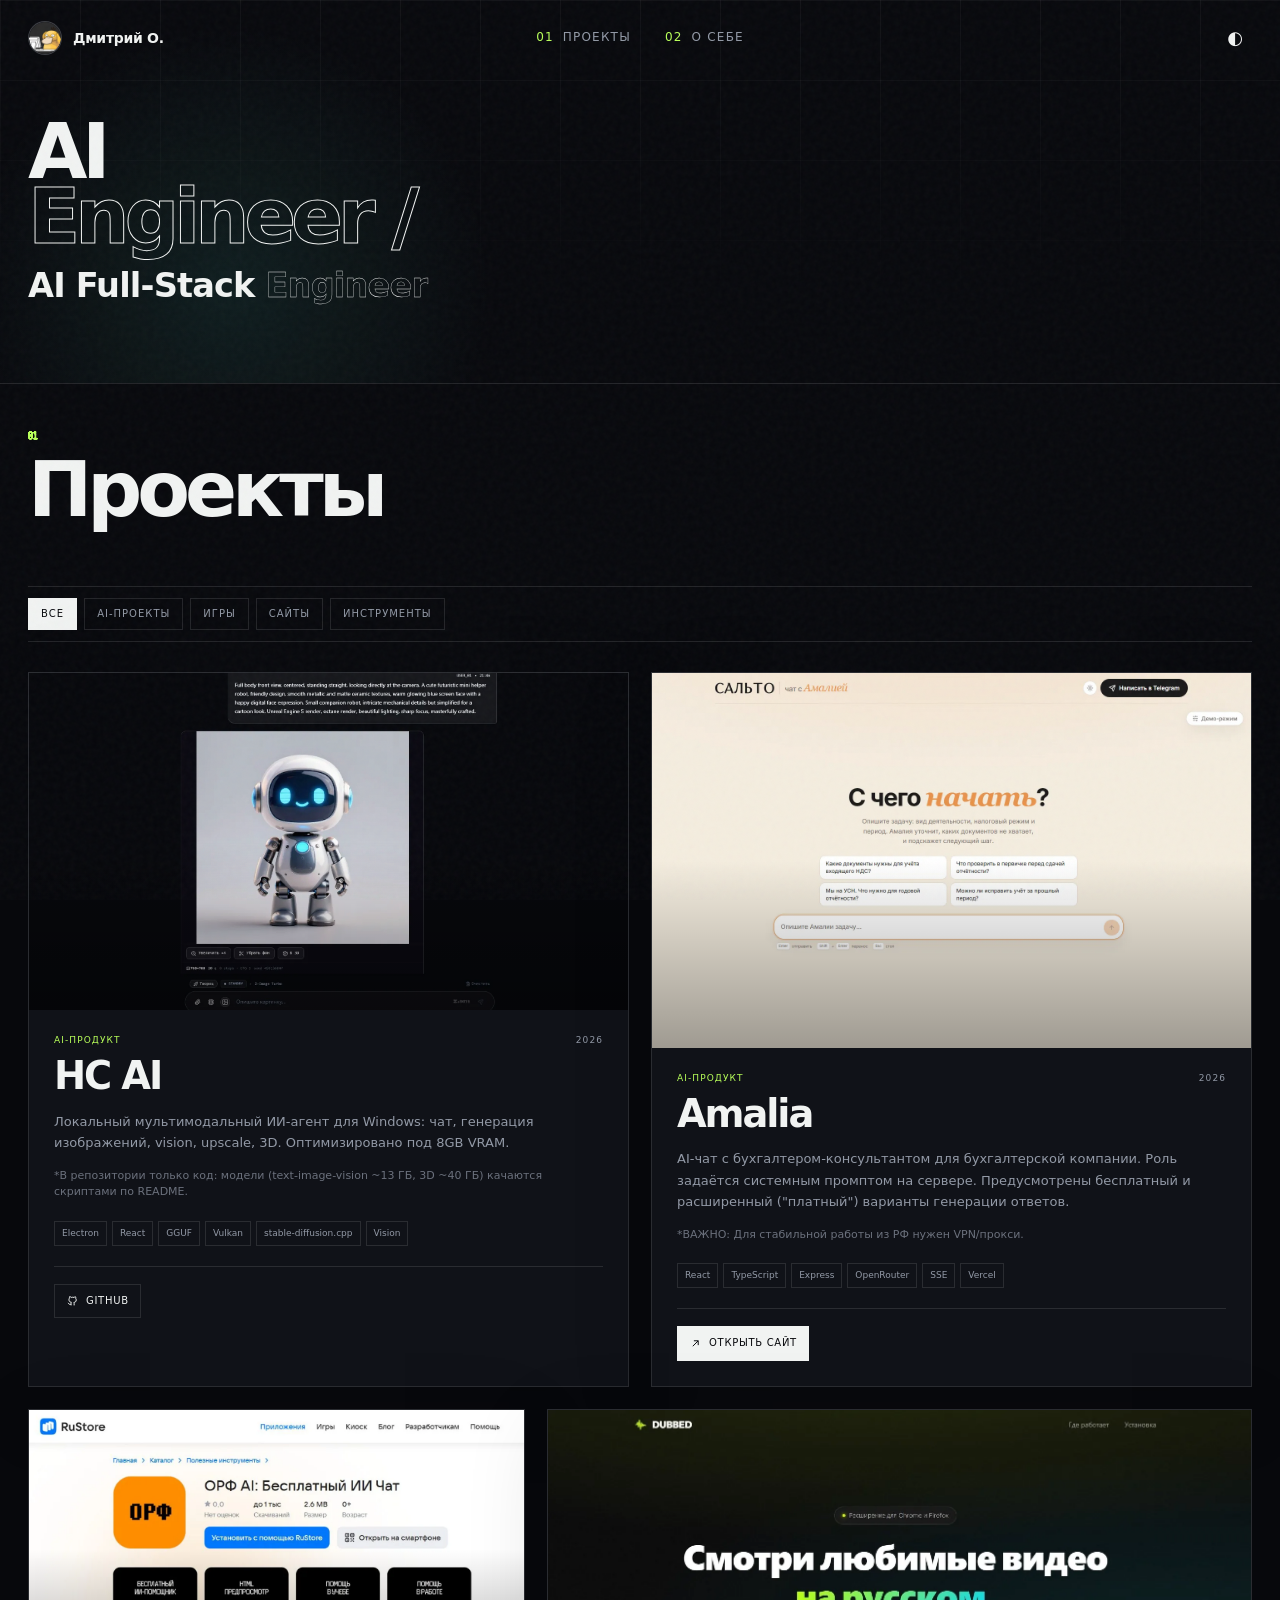
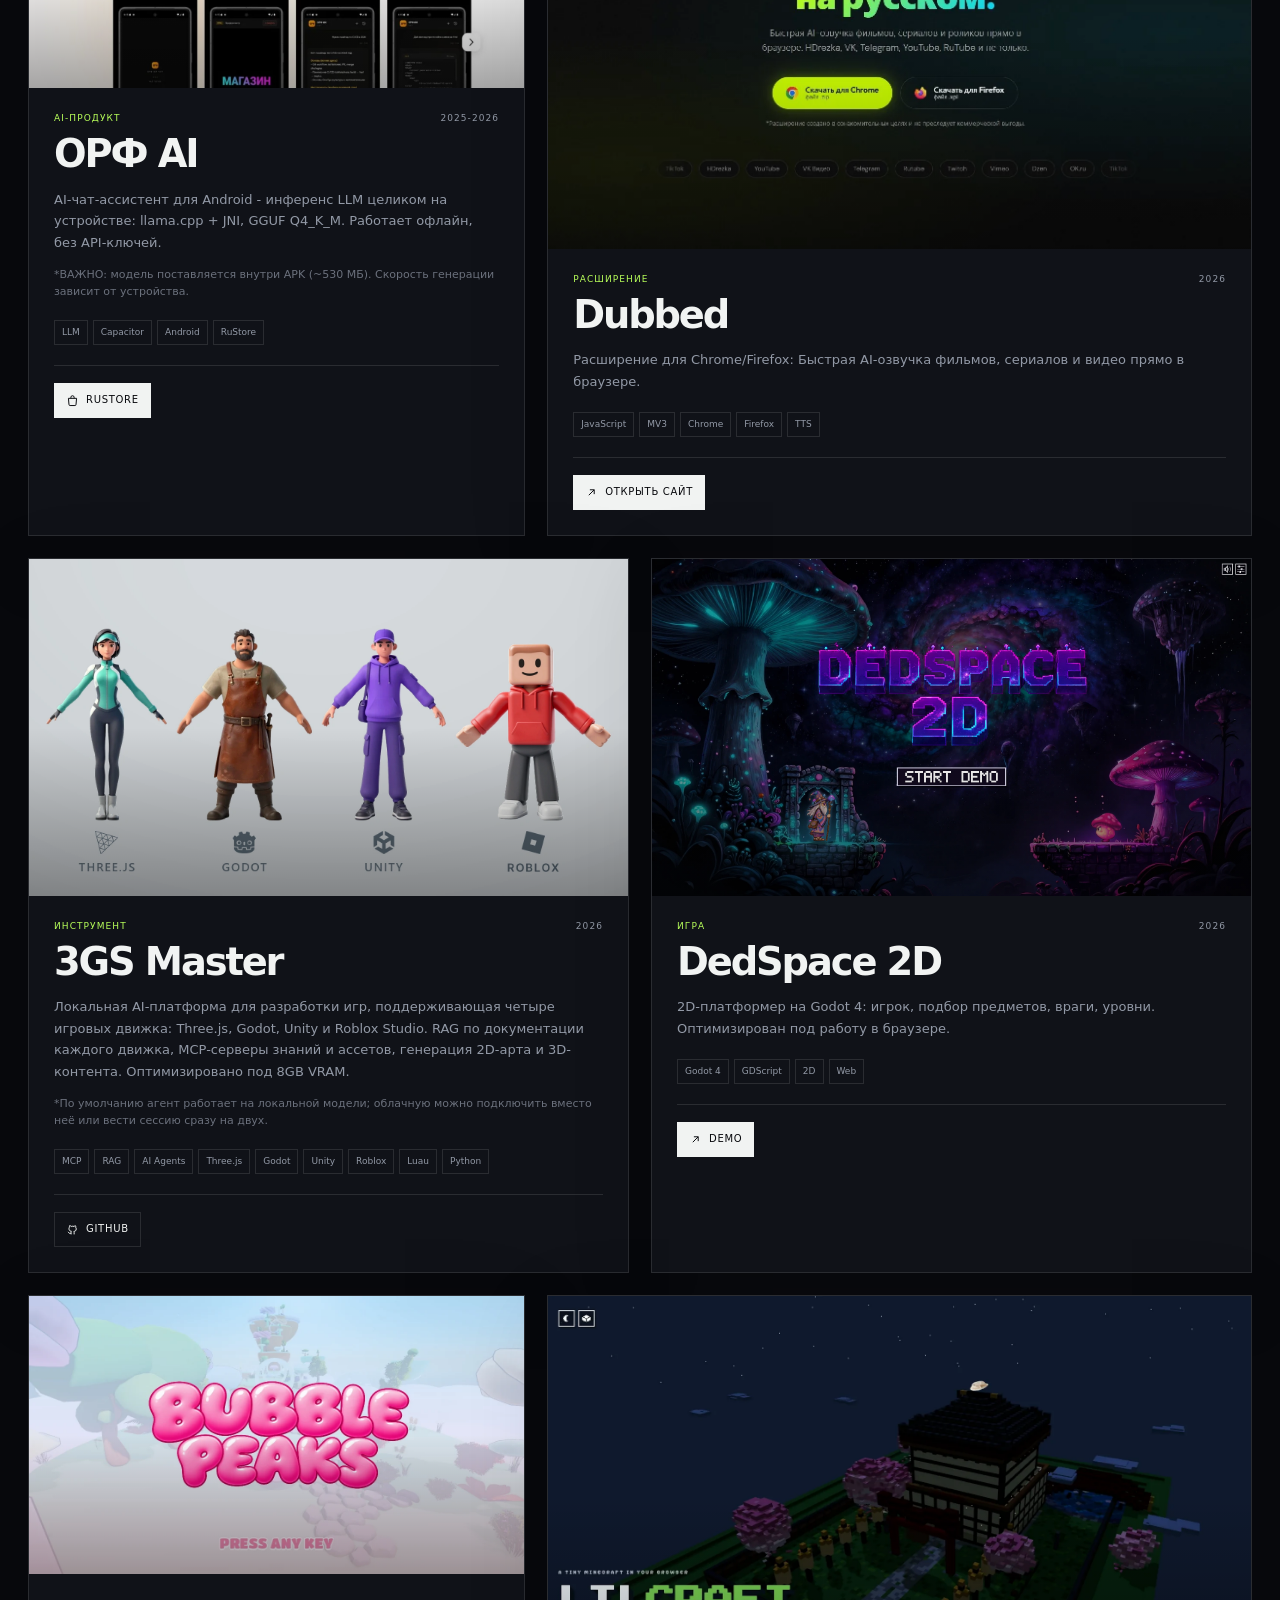
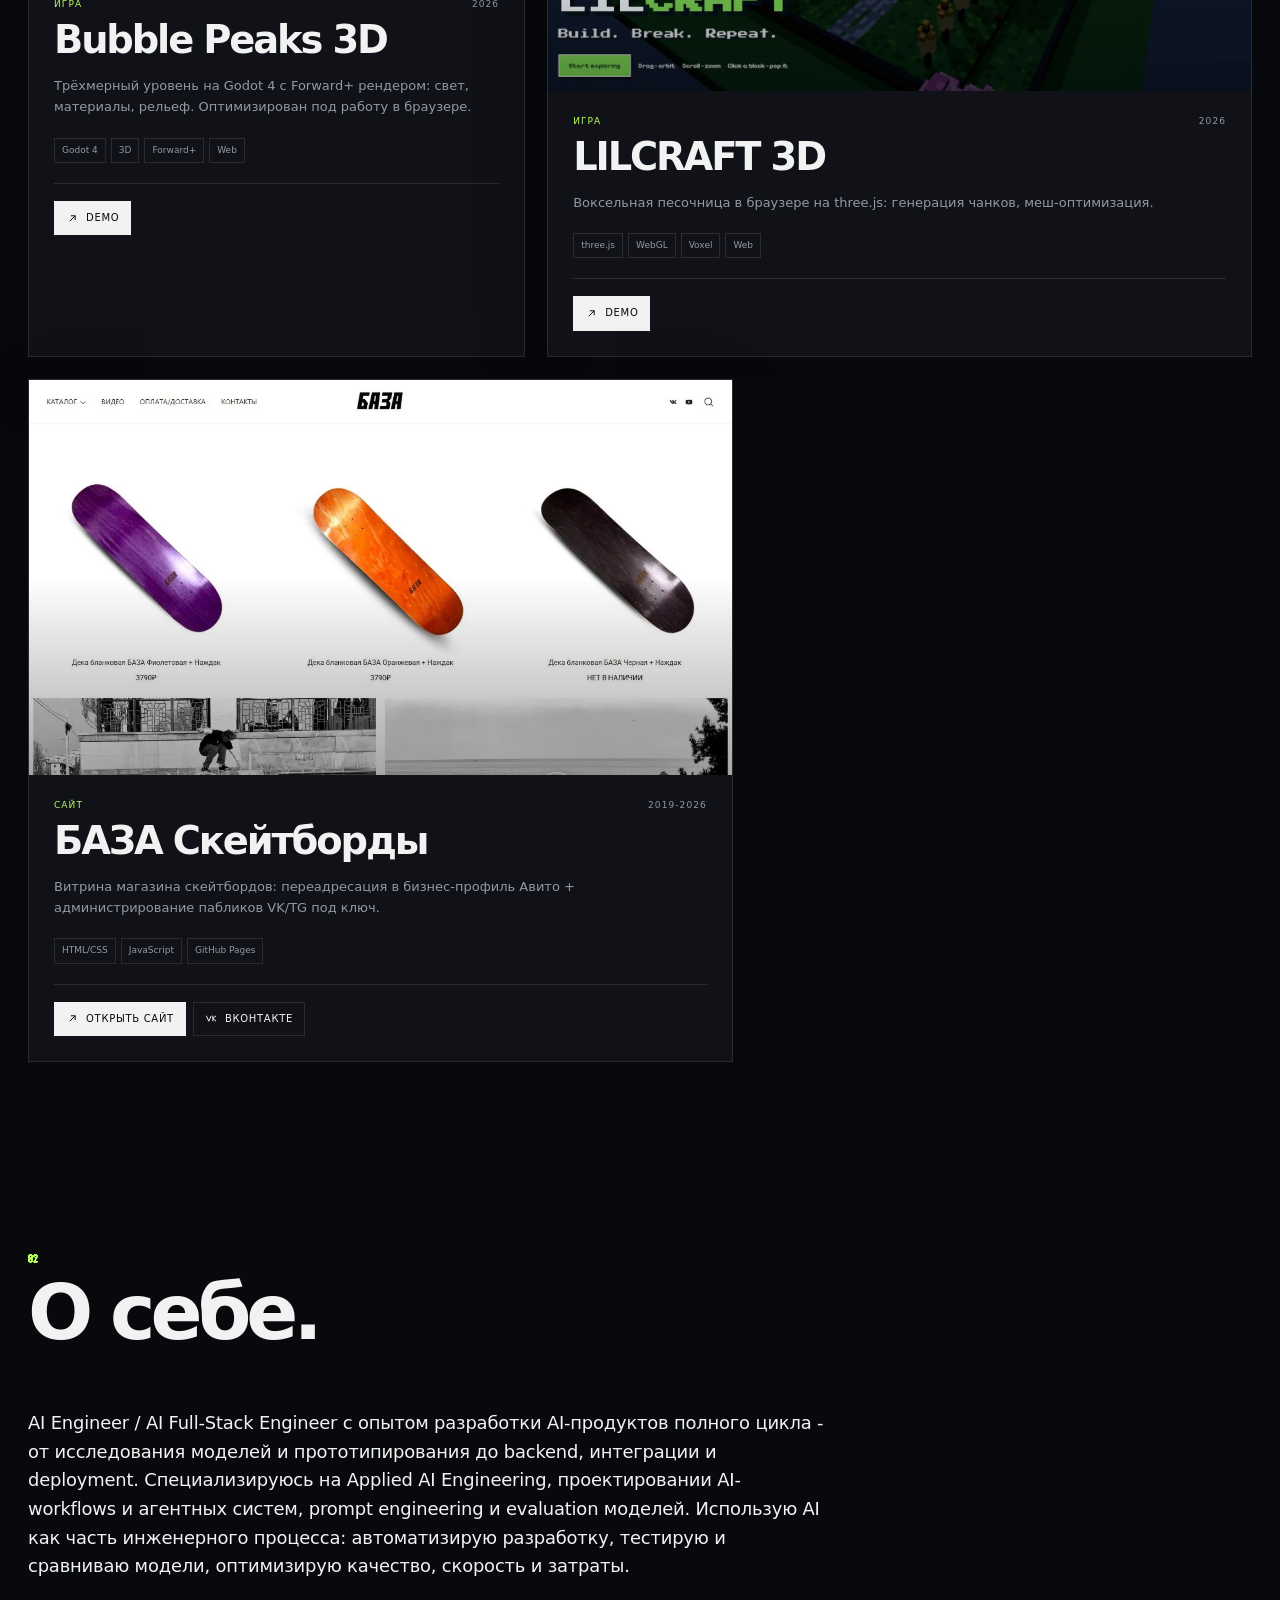
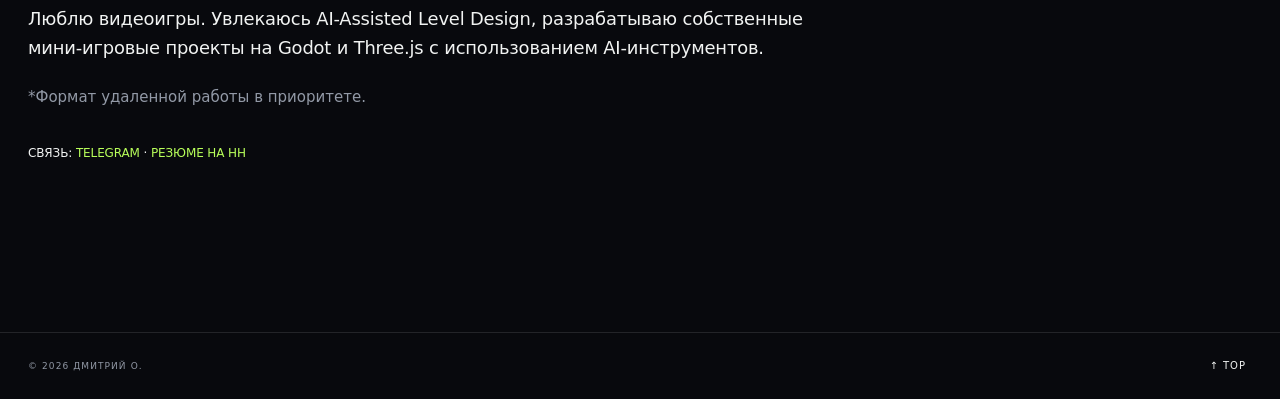
==== commit ae53655c: "Update projects.js" ====
--- a/index.html
+++ b/index.html
@@ -59,5 +59,5 @@
 <footer class="ftr"><div class="wrap ftr__in"><span>© <span id="year">2026</span> Дмитрий О.</span><button class="totop" id="totop" type="button">↑ TOP</button></div></footer>
 <div class="lb" id="lb" role="dialog" aria-modal="true" aria-label="Просмотр проекта" hidden><div class="lb__back" data-lb-close></div><button class="lb__x" type="button" aria-label="Закрыть" data-lb-close>×</button><button class="lb__nav lb__nav--prev" type="button" aria-label="Предыдущий проект" id="lbPrev">←</button><button class="lb__nav lb__nav--next" type="button" aria-label="Следующий проект" id="lbNext">→</button><figure class="lb__fig"><div class="lb__media"><img id="lbImg" alt=""><video id="lbVid" hidden muted loop playsinline controls></video></div><div class="lb__shots" id="lbShots" hidden></div><figcaption class="lb__cap"><div><span class="lb__label">PROJECT / PREVIEW</span><h3 id="lbTitle"></h3><p id="lbDesc"></p></div><a class="btn btn--primary lb__go" id="lbGo" href="#" target="_blank" rel="noopener"><span id="lbGoTxt">Открыть</span> ↗</a></figcaption></figure></div>
 <div class="demo" id="demo" role="dialog" aria-modal="true" aria-label="Демо проекта" hidden><div class="demo__back" data-demo-close></div><div class="demo__ui"><span class="demo__name" id="demoTitle"></span><a class="demo__ext" id="demoExt" href="#" target="_blank" rel="noopener">Открыть ↗</a><button class="demo__x" type="button" aria-label="Закрыть" data-demo-close>×</button></div><div class="demo__mon" id="demoMon"><div class="demo__bezel"><div class="demo__screen" id="demoScreen"><p class="demo__fail" id="demoFail" hidden>Демо не загрузилось. <a id="demoFailLink" href="#" target="_blank">Открыть в новой вкладке</a>.</p></div><span class="demo__led"></span></div><div class="demo__stand"></div></div></div>
-<script src="assets/data/projects.js?v=20261115a"></script><script src="assets/js/app.js"></script>
+<script src="assets/data/projects.js?v=20261115b"></script><script src="assets/js/app.js"></script>
 </body></html>
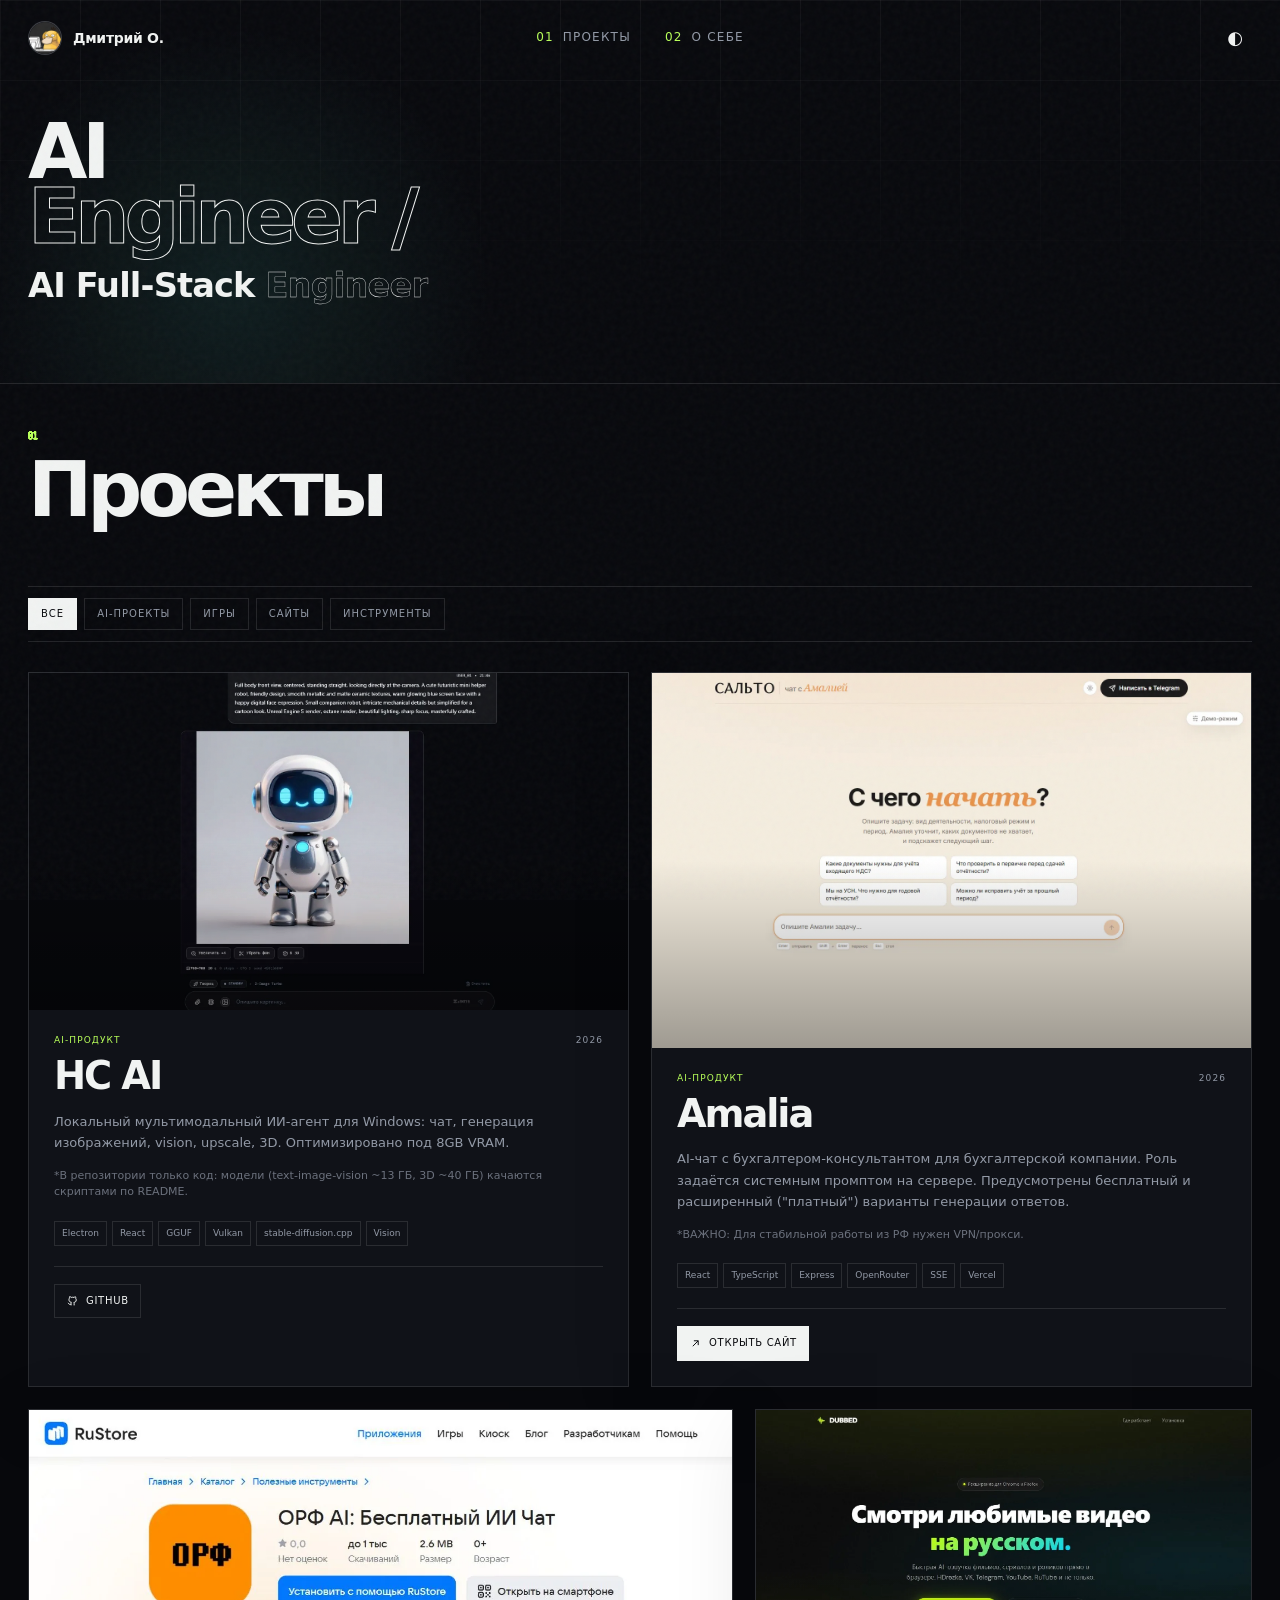
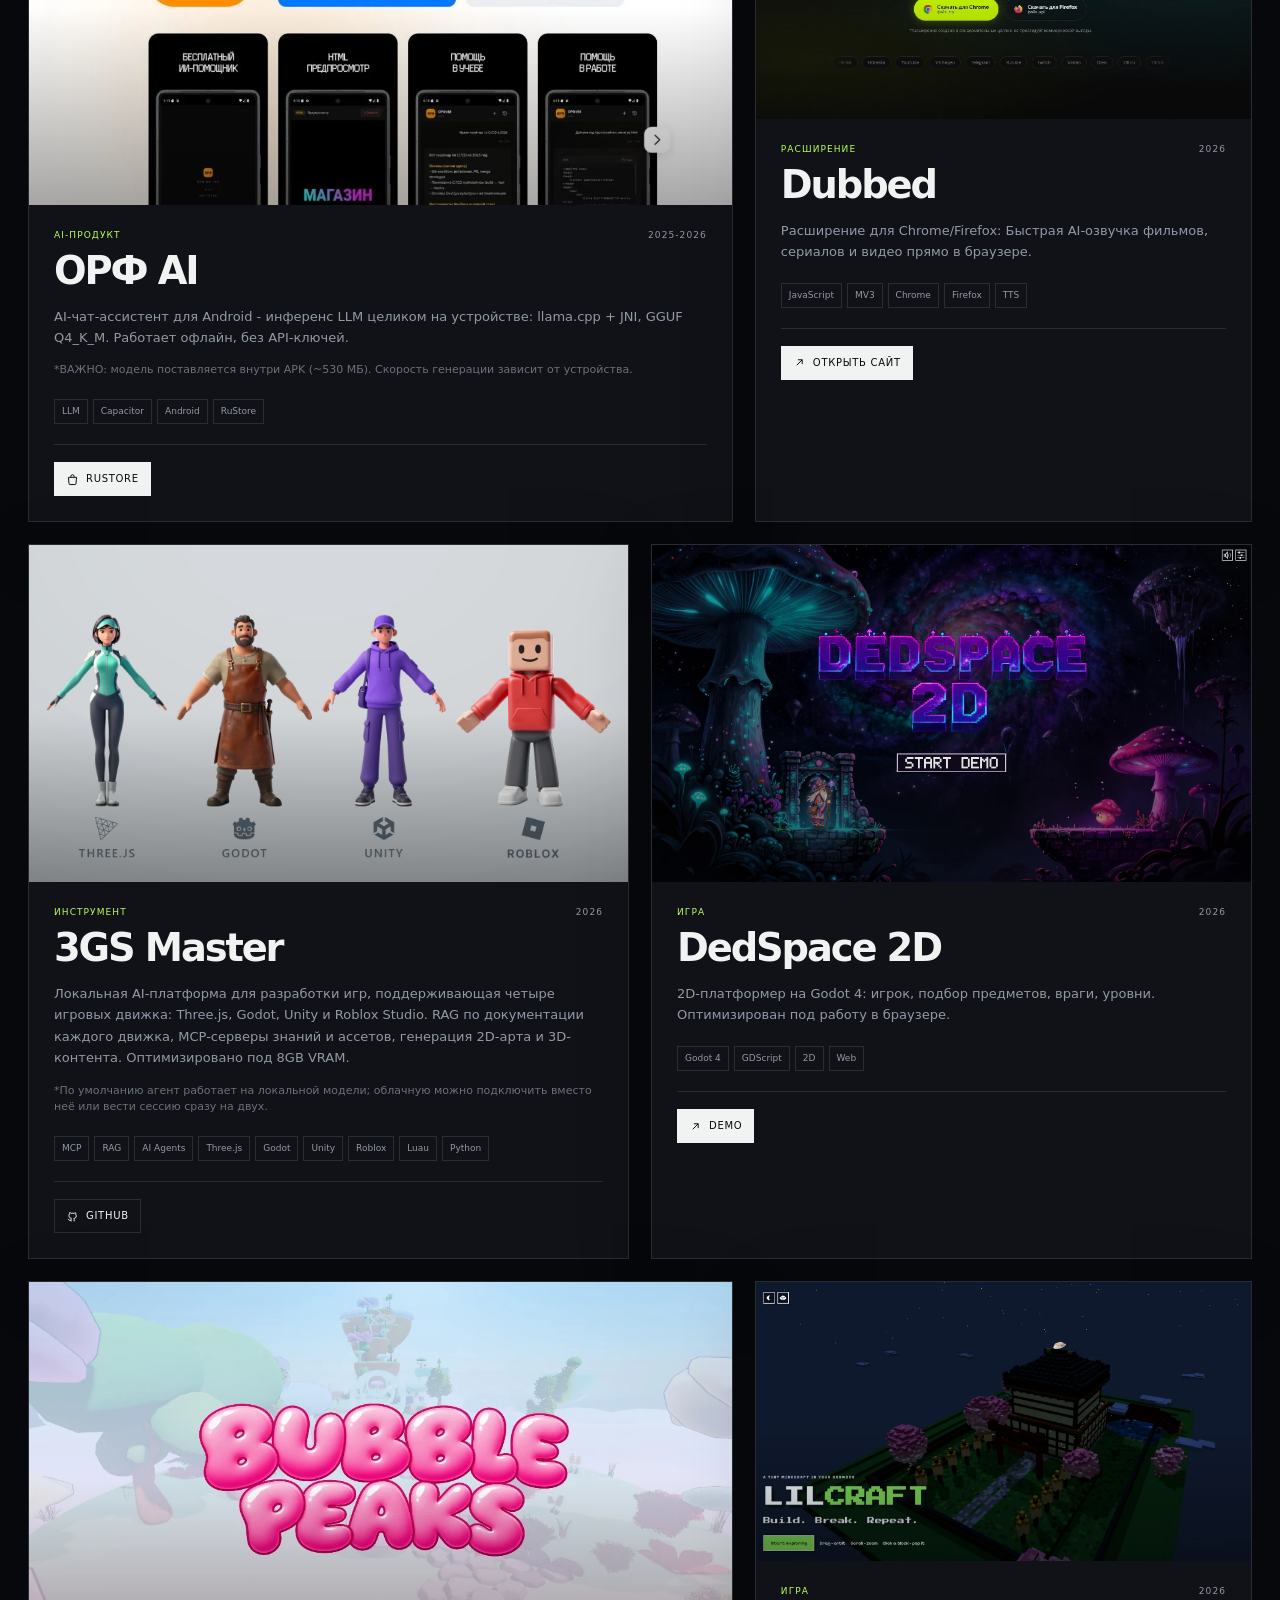
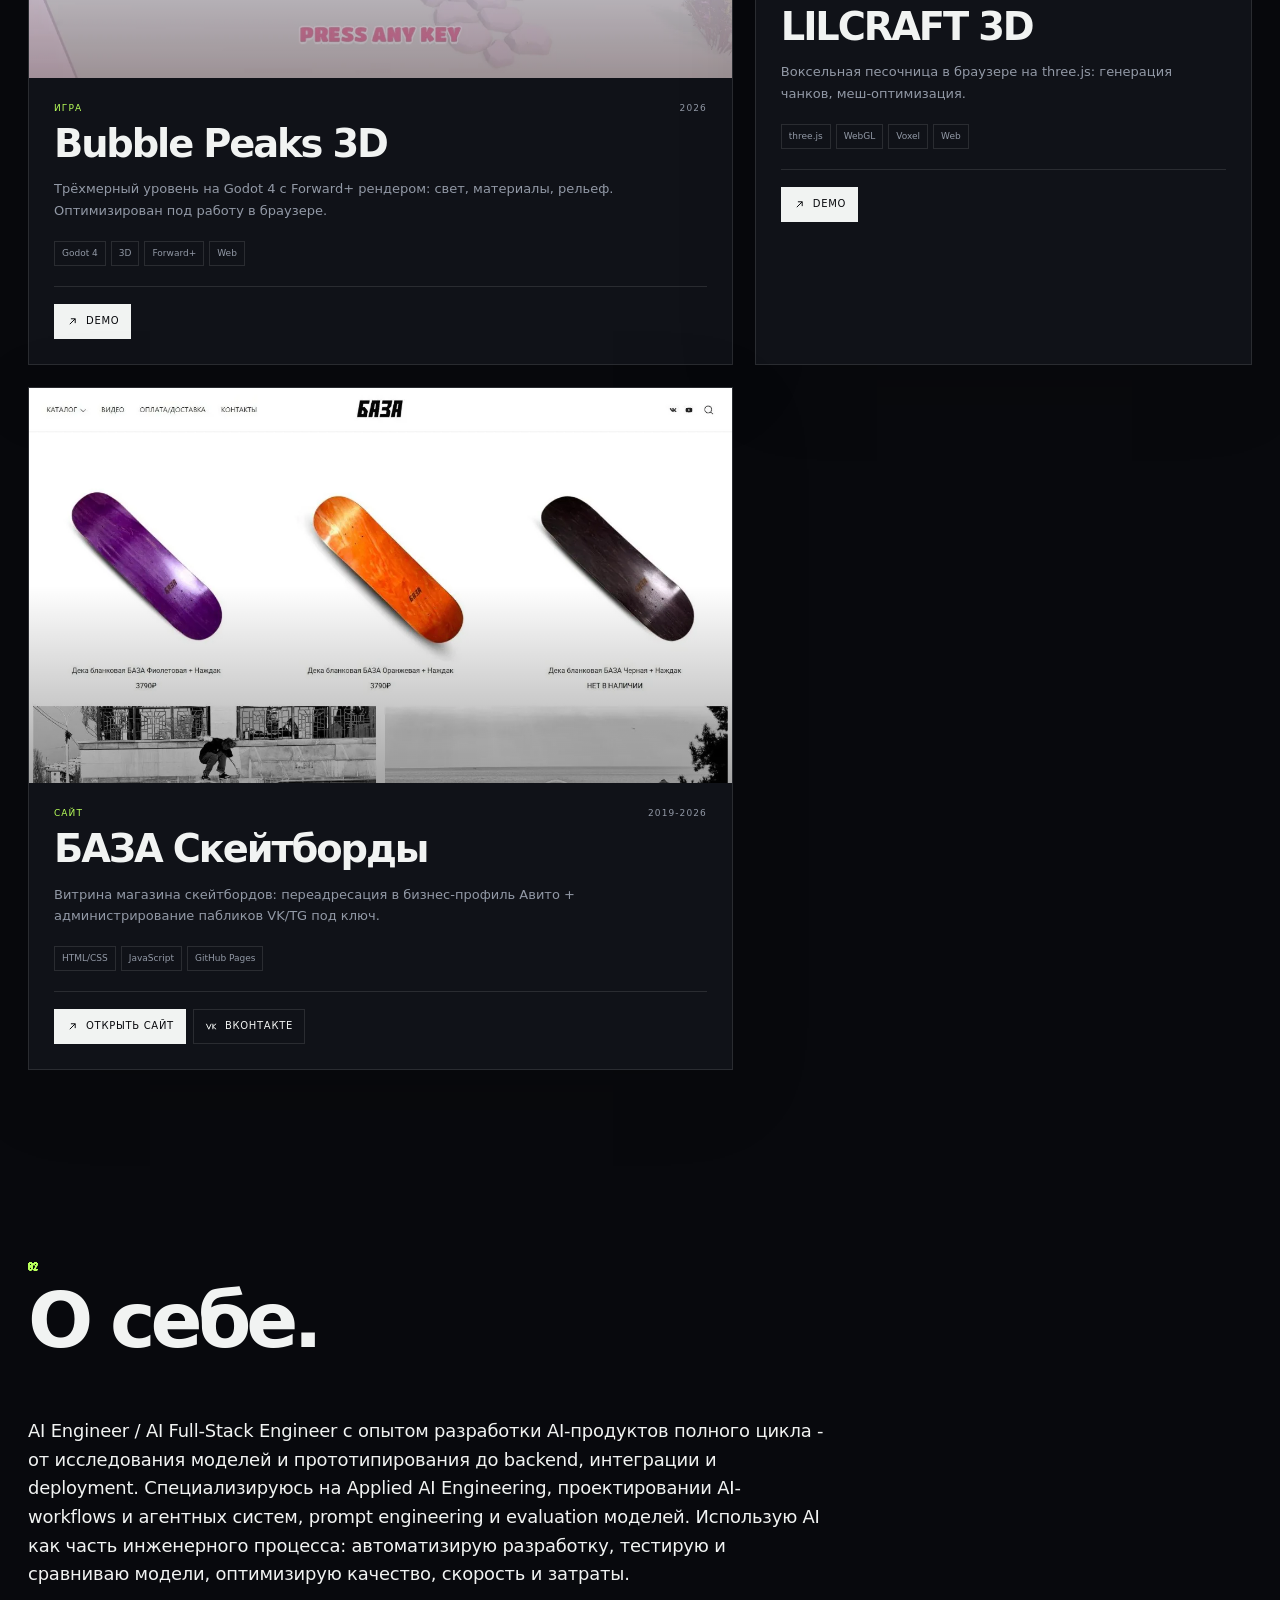
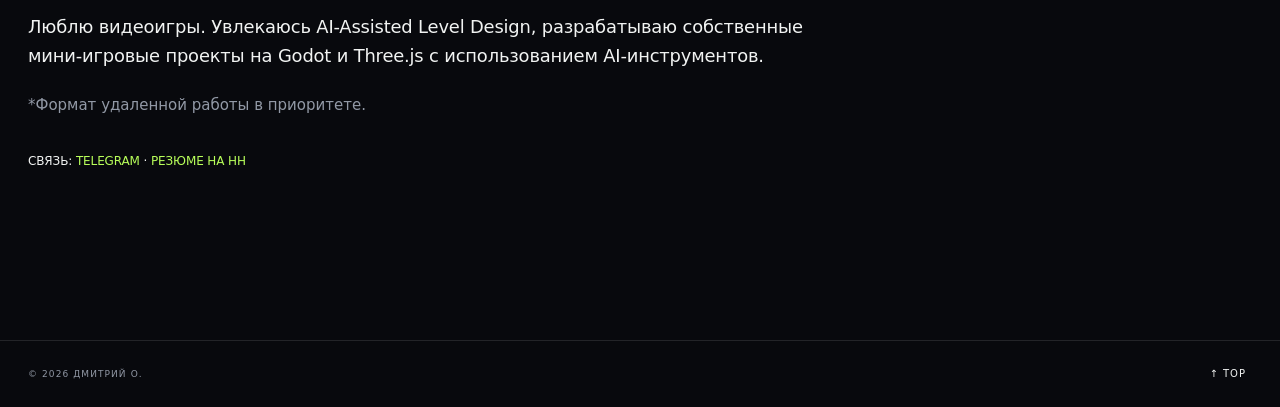
==== commit 785c7e9c: "Update projects.js" ====
--- a/index.html
+++ b/index.html
@@ -59,5 +59,5 @@
 <footer class="ftr"><div class="wrap ftr__in"><span>© <span id="year">2026</span> Дмитрий О.</span><button class="totop" id="totop" type="button">↑ TOP</button></div></footer>
 <div class="lb" id="lb" role="dialog" aria-modal="true" aria-label="Просмотр проекта" hidden><div class="lb__back" data-lb-close></div><button class="lb__x" type="button" aria-label="Закрыть" data-lb-close>×</button><button class="lb__nav lb__nav--prev" type="button" aria-label="Предыдущий проект" id="lbPrev">←</button><button class="lb__nav lb__nav--next" type="button" aria-label="Следующий проект" id="lbNext">→</button><figure class="lb__fig"><div class="lb__media"><img id="lbImg" alt=""><video id="lbVid" hidden muted loop playsinline controls></video></div><div class="lb__shots" id="lbShots" hidden></div><figcaption class="lb__cap"><div><span class="lb__label">PROJECT / PREVIEW</span><h3 id="lbTitle"></h3><p id="lbDesc"></p></div><a class="btn btn--primary lb__go" id="lbGo" href="#" target="_blank" rel="noopener"><span id="lbGoTxt">Открыть</span> ↗</a></figcaption></figure></div>
 <div class="demo" id="demo" role="dialog" aria-modal="true" aria-label="Демо проекта" hidden><div class="demo__back" data-demo-close></div><div class="demo__ui"><span class="demo__name" id="demoTitle"></span><a class="demo__ext" id="demoExt" href="#" target="_blank" rel="noopener">Открыть ↗</a><button class="demo__x" type="button" aria-label="Закрыть" data-demo-close>×</button></div><div class="demo__mon" id="demoMon"><div class="demo__bezel"><div class="demo__screen" id="demoScreen"><p class="demo__fail" id="demoFail" hidden>Демо не загрузилось. <a id="demoFailLink" href="#" target="_blank">Открыть в новой вкладке</a>.</p></div><span class="demo__led"></span></div><div class="demo__stand"></div></div></div>
-<script src="assets/data/projects.js?v=20261115b"></script><script src="assets/js/app.js"></script>
+<script src="assets/data/projects.js?v=20261116a"></script><script src="assets/js/app.js"></script>
 </body></html>
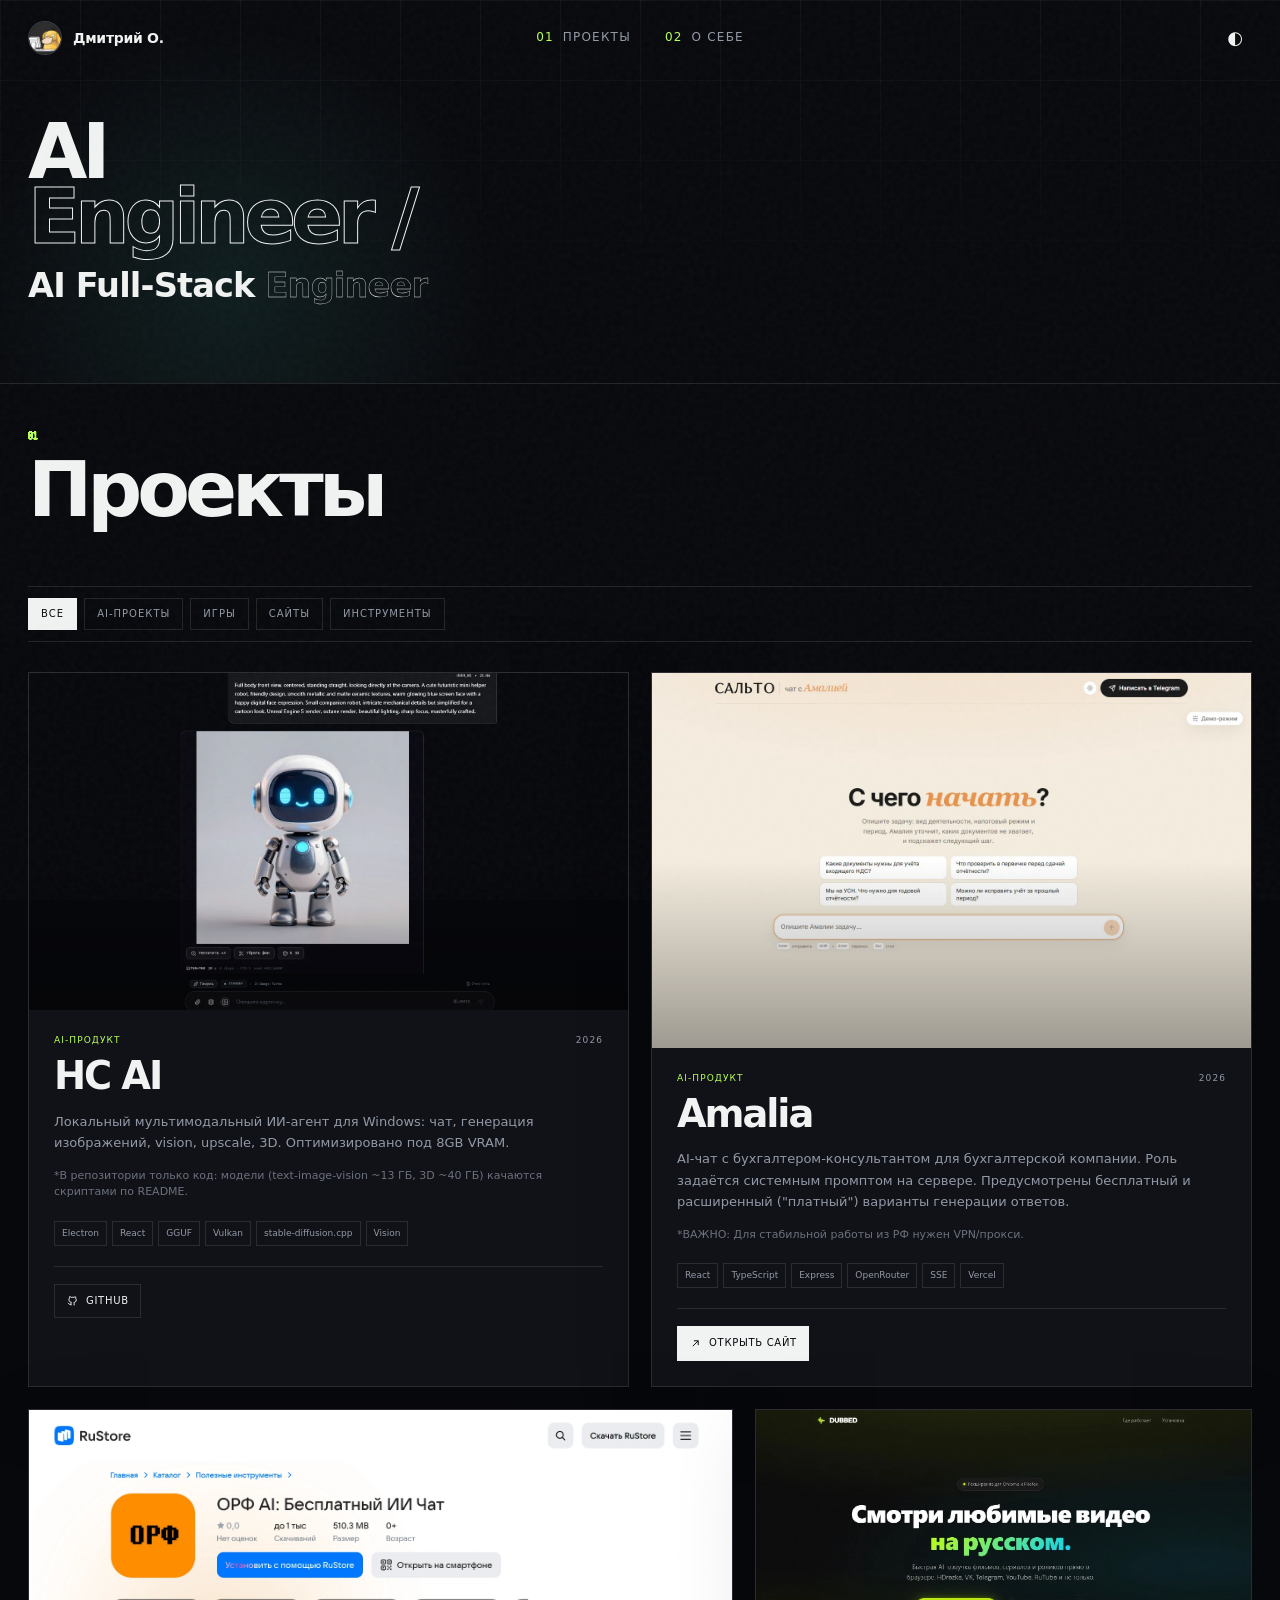
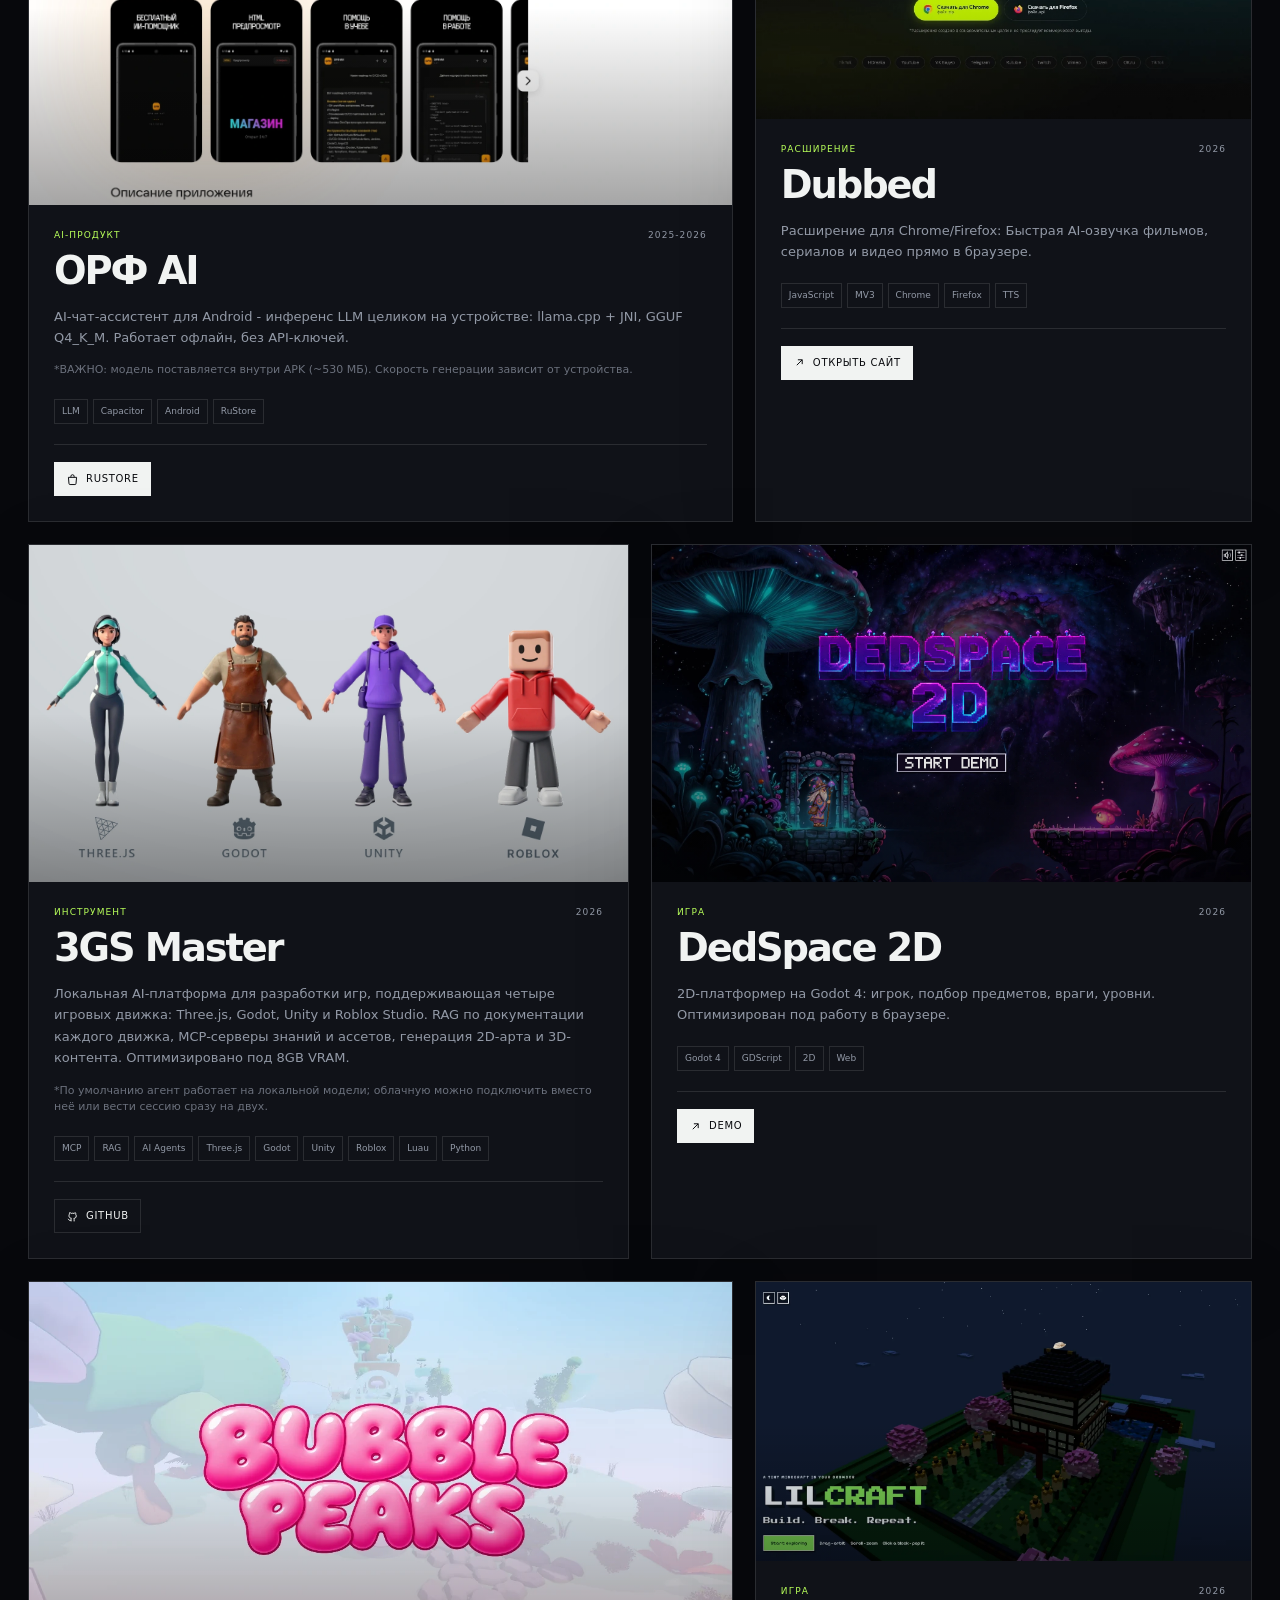
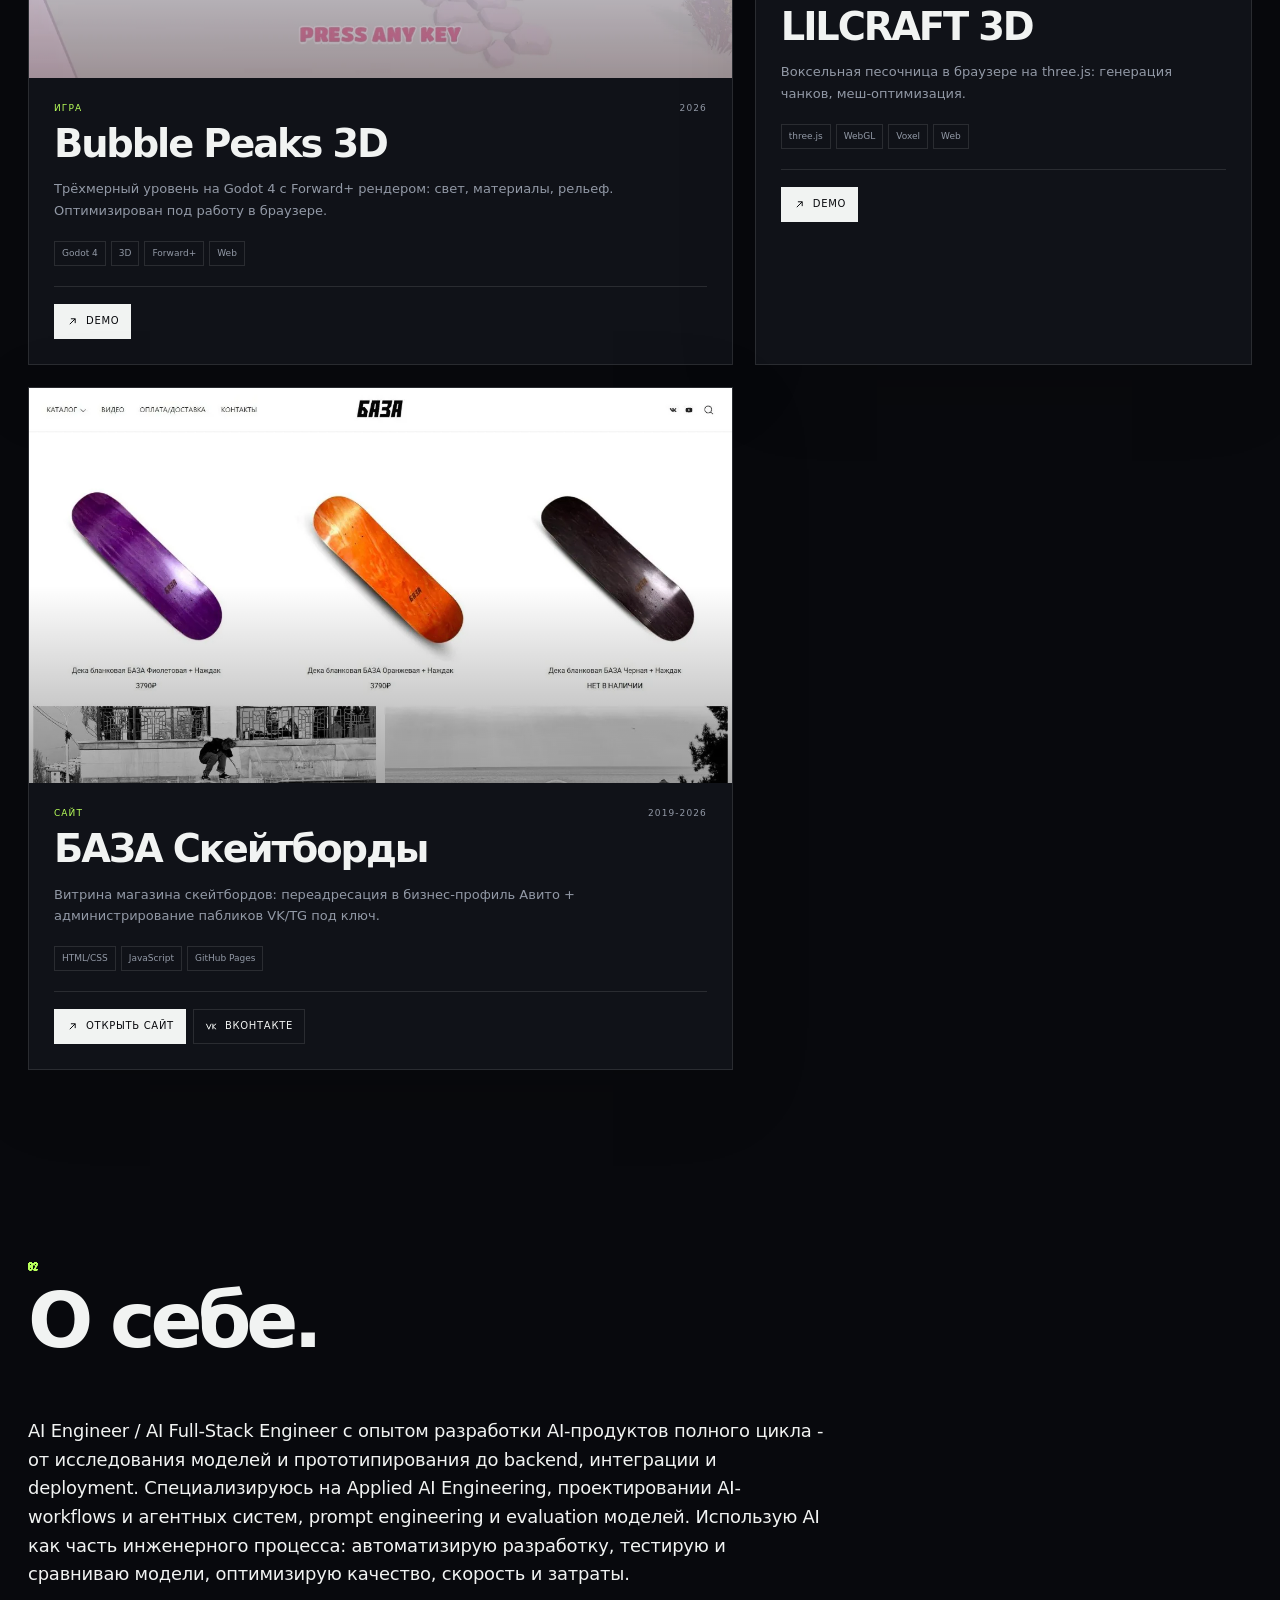
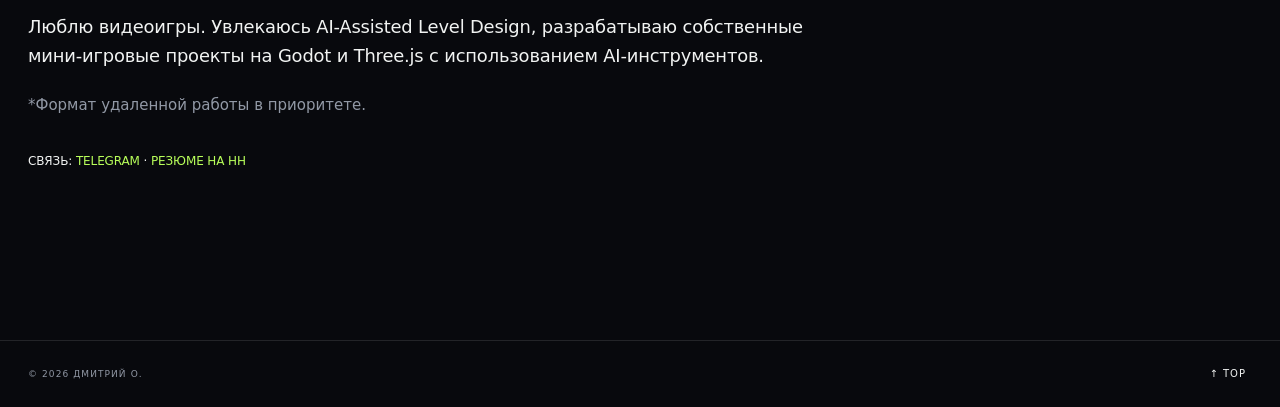
==== commit 9eff7eba: "Update ORF preview" ====
--- a/index.html
+++ b/index.html
@@ -59,5 +59,5 @@
 <footer class="ftr"><div class="wrap ftr__in"><span>© <span id="year">2026</span> Дмитрий О.</span><button class="totop" id="totop" type="button">↑ TOP</button></div></footer>
 <div class="lb" id="lb" role="dialog" aria-modal="true" aria-label="Просмотр проекта" hidden><div class="lb__back" data-lb-close></div><button class="lb__x" type="button" aria-label="Закрыть" data-lb-close>×</button><button class="lb__nav lb__nav--prev" type="button" aria-label="Предыдущий проект" id="lbPrev">←</button><button class="lb__nav lb__nav--next" type="button" aria-label="Следующий проект" id="lbNext">→</button><figure class="lb__fig"><div class="lb__media"><img id="lbImg" alt=""><video id="lbVid" hidden muted loop playsinline controls></video></div><div class="lb__shots" id="lbShots" hidden></div><figcaption class="lb__cap"><div><span class="lb__label">PROJECT / PREVIEW</span><h3 id="lbTitle"></h3><p id="lbDesc"></p></div><a class="btn btn--primary lb__go" id="lbGo" href="#" target="_blank" rel="noopener"><span id="lbGoTxt">Открыть</span> ↗</a></figcaption></figure></div>
 <div class="demo" id="demo" role="dialog" aria-modal="true" aria-label="Демо проекта" hidden><div class="demo__back" data-demo-close></div><div class="demo__ui"><span class="demo__name" id="demoTitle"></span><a class="demo__ext" id="demoExt" href="#" target="_blank" rel="noopener">Открыть ↗</a><button class="demo__x" type="button" aria-label="Закрыть" data-demo-close>×</button></div><div class="demo__mon" id="demoMon"><div class="demo__bezel"><div class="demo__screen" id="demoScreen"><p class="demo__fail" id="demoFail" hidden>Демо не загрузилось. <a id="demoFailLink" href="#" target="_blank">Открыть в новой вкладке</a>.</p></div><span class="demo__led"></span></div><div class="demo__stand"></div></div></div>
-<script src="assets/data/projects.js?v=20261116a"></script><script src="assets/js/app.js"></script>
+<script src="assets/data/projects.js?v=20261116b"></script><script src="assets/js/app.js"></script>
 </body></html>
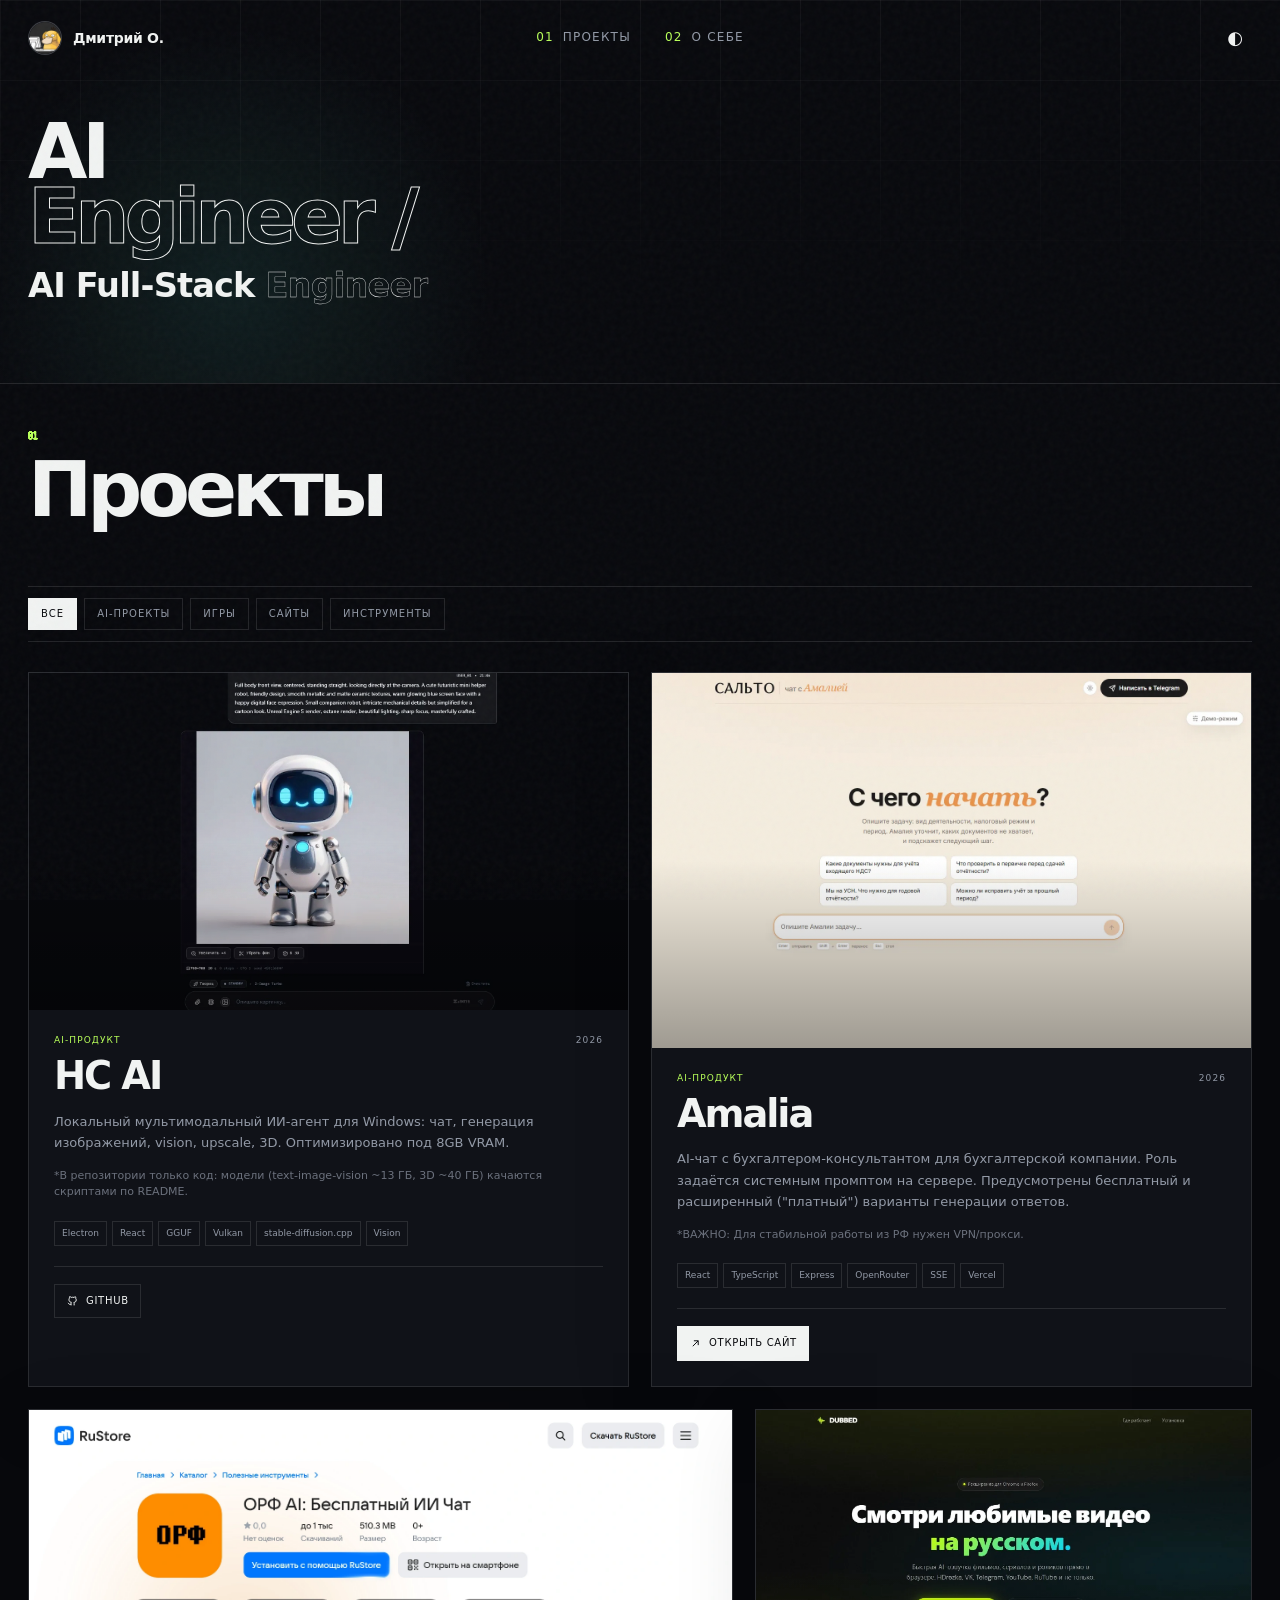
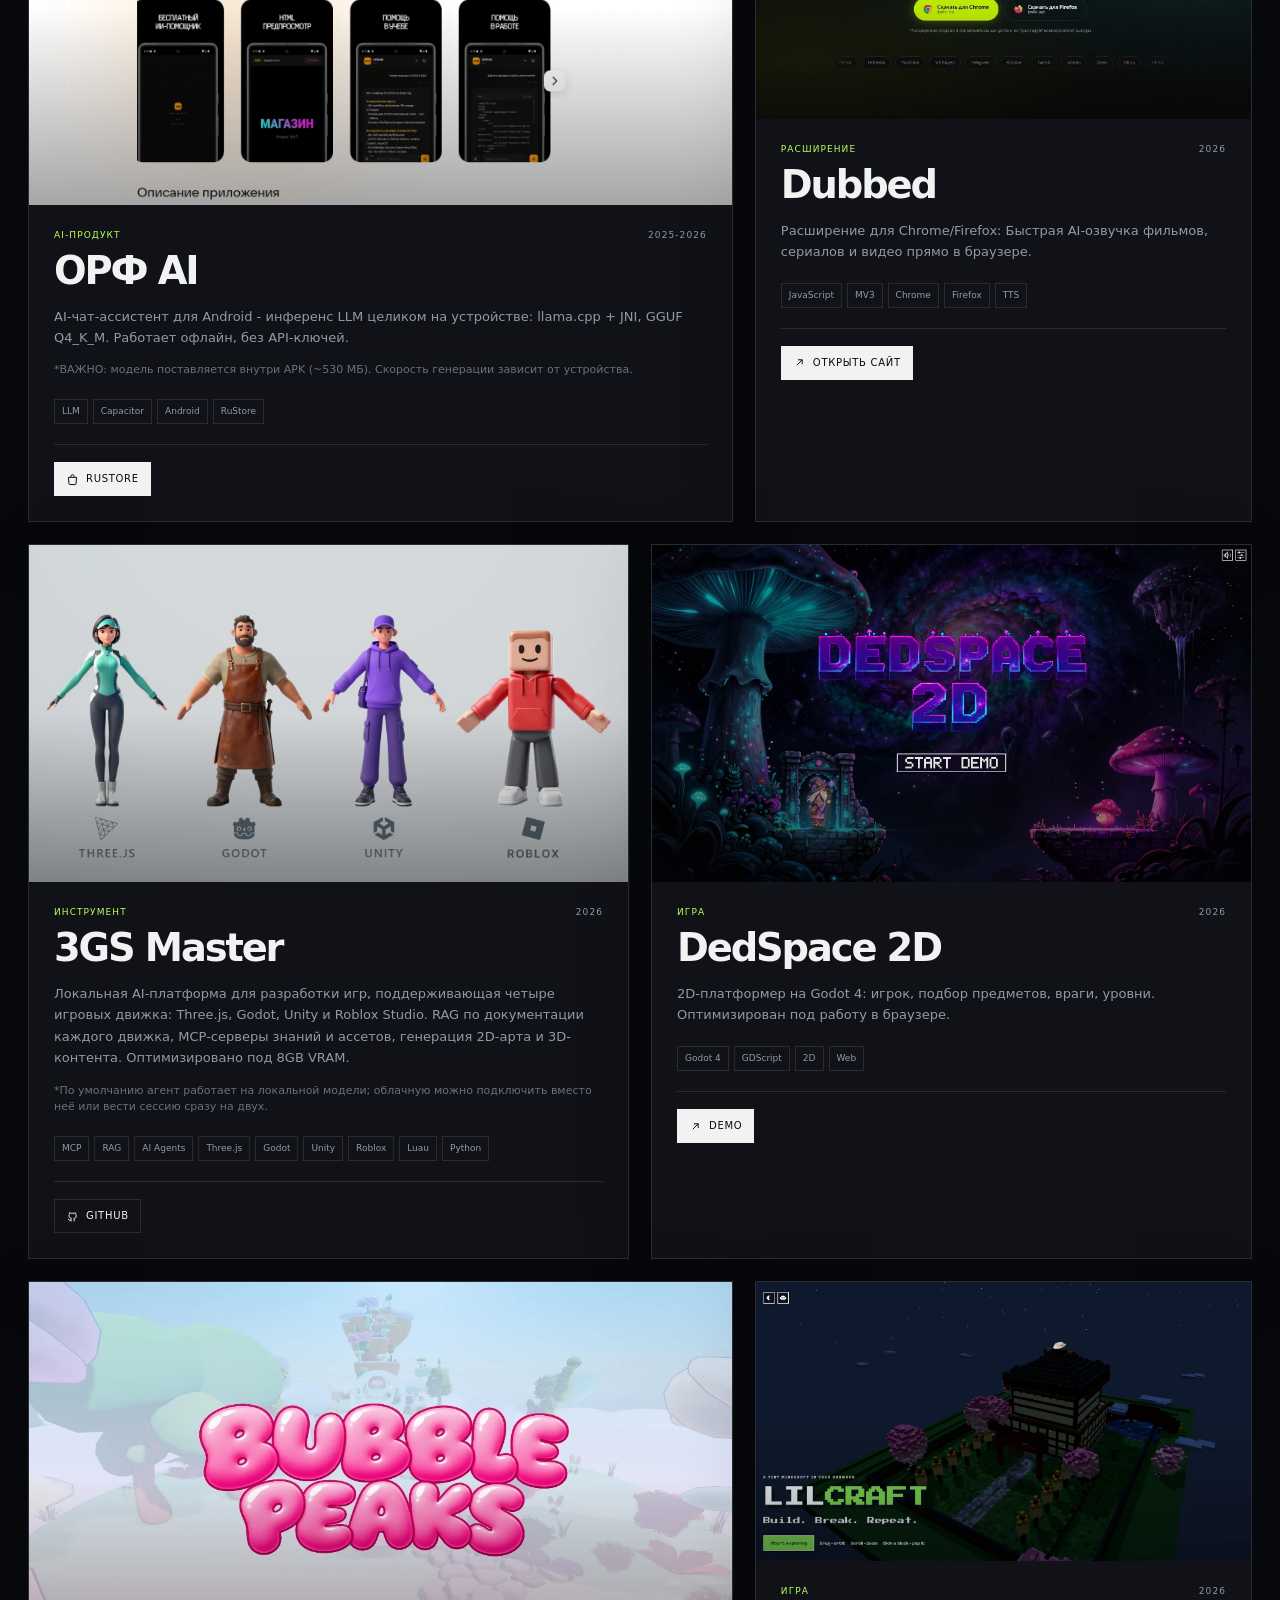
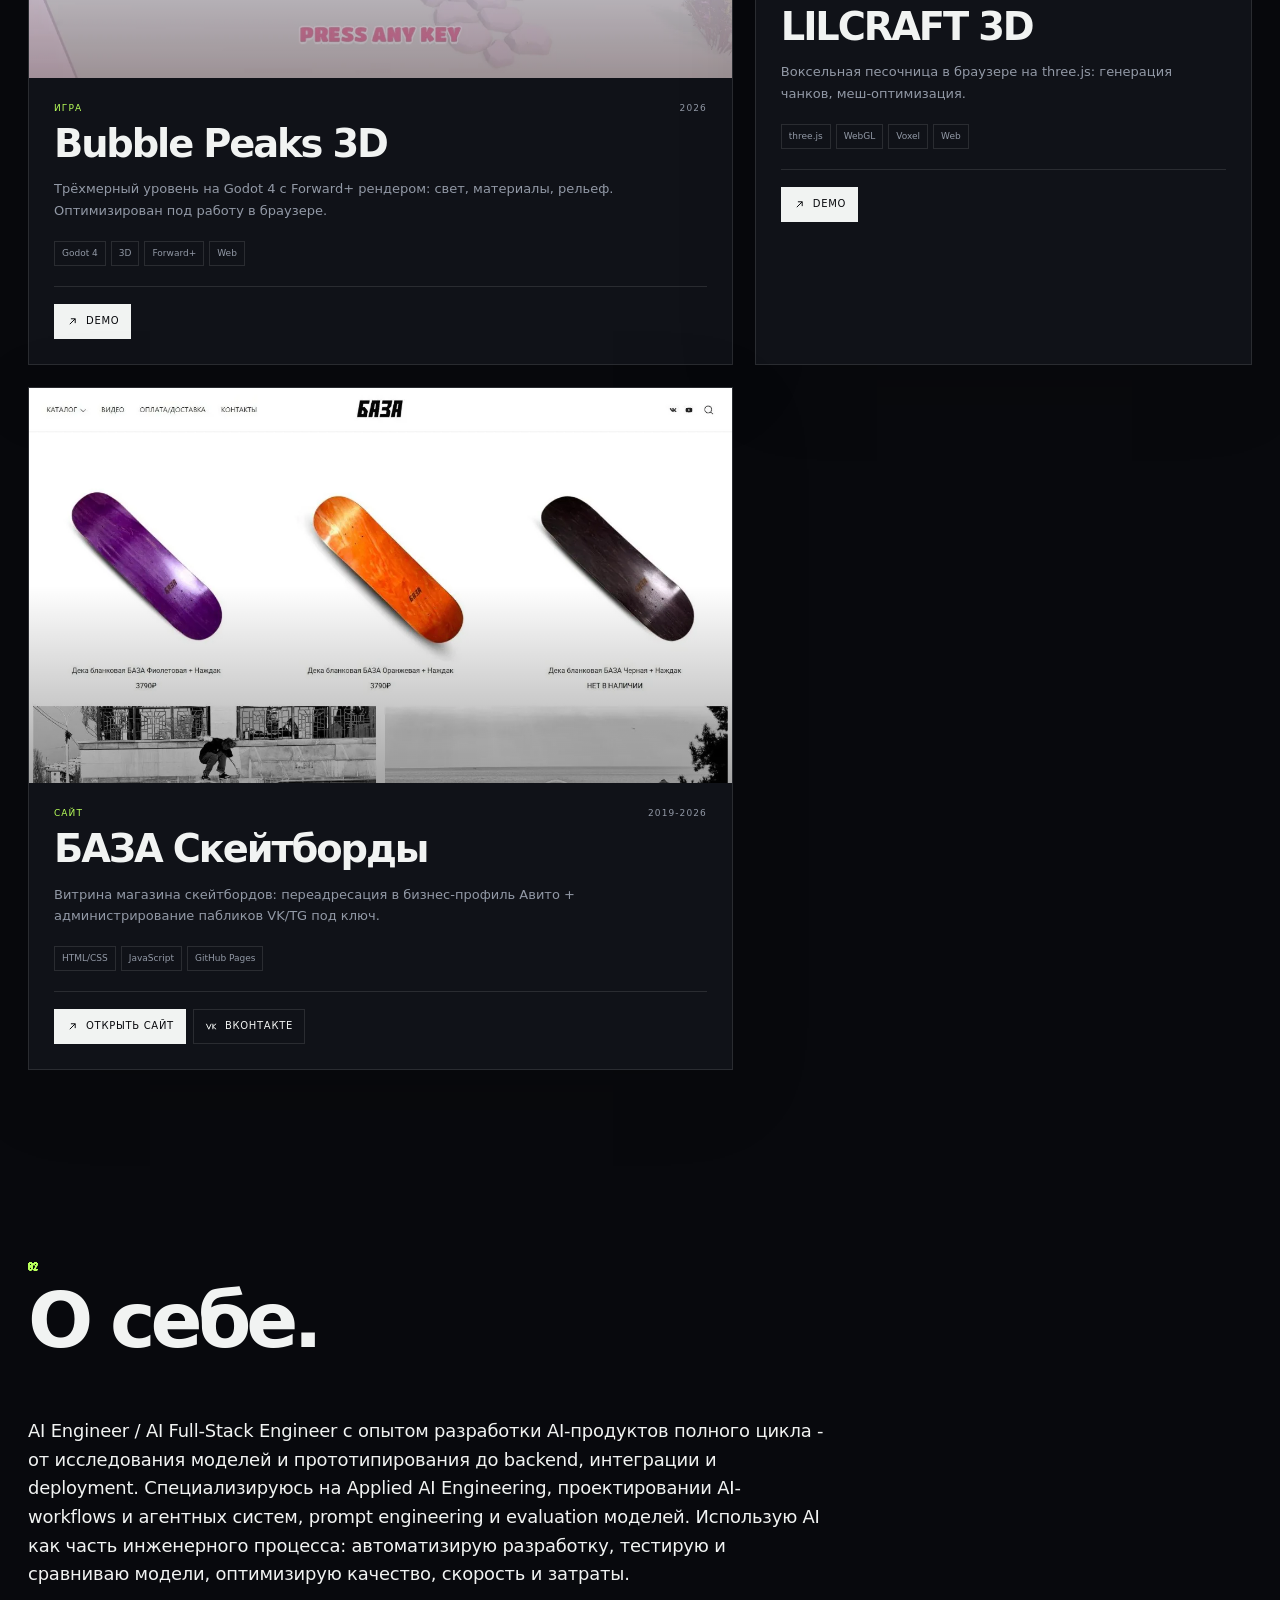
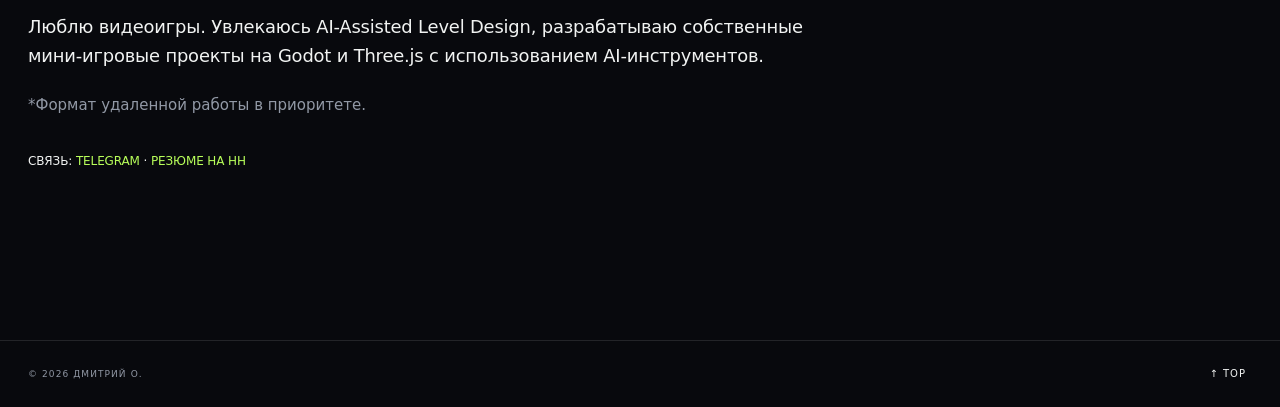
==== commit 1fc18cbb: "Update ORF preview" ====
--- a/index.html
+++ b/index.html
@@ -59,5 +59,5 @@
 <footer class="ftr"><div class="wrap ftr__in"><span>© <span id="year">2026</span> Дмитрий О.</span><button class="totop" id="totop" type="button">↑ TOP</button></div></footer>
 <div class="lb" id="lb" role="dialog" aria-modal="true" aria-label="Просмотр проекта" hidden><div class="lb__back" data-lb-close></div><button class="lb__x" type="button" aria-label="Закрыть" data-lb-close>×</button><button class="lb__nav lb__nav--prev" type="button" aria-label="Предыдущий проект" id="lbPrev">←</button><button class="lb__nav lb__nav--next" type="button" aria-label="Следующий проект" id="lbNext">→</button><figure class="lb__fig"><div class="lb__media"><img id="lbImg" alt=""><video id="lbVid" hidden muted loop playsinline controls></video></div><div class="lb__shots" id="lbShots" hidden></div><figcaption class="lb__cap"><div><span class="lb__label">PROJECT / PREVIEW</span><h3 id="lbTitle"></h3><p id="lbDesc"></p></div><a class="btn btn--primary lb__go" id="lbGo" href="#" target="_blank" rel="noopener"><span id="lbGoTxt">Открыть</span> ↗</a></figcaption></figure></div>
 <div class="demo" id="demo" role="dialog" aria-modal="true" aria-label="Демо проекта" hidden><div class="demo__back" data-demo-close></div><div class="demo__ui"><span class="demo__name" id="demoTitle"></span><a class="demo__ext" id="demoExt" href="#" target="_blank" rel="noopener">Открыть ↗</a><button class="demo__x" type="button" aria-label="Закрыть" data-demo-close>×</button></div><div class="demo__mon" id="demoMon"><div class="demo__bezel"><div class="demo__screen" id="demoScreen"><p class="demo__fail" id="demoFail" hidden>Демо не загрузилось. <a id="demoFailLink" href="#" target="_blank">Открыть в новой вкладке</a>.</p></div><span class="demo__led"></span></div><div class="demo__stand"></div></div></div>
-<script src="assets/data/projects.js?v=20261116b"></script><script src="assets/js/app.js"></script>
+<script src="assets/data/projects.js?v=20261116c"></script><script src="assets/js/app.js"></script>
 </body></html>
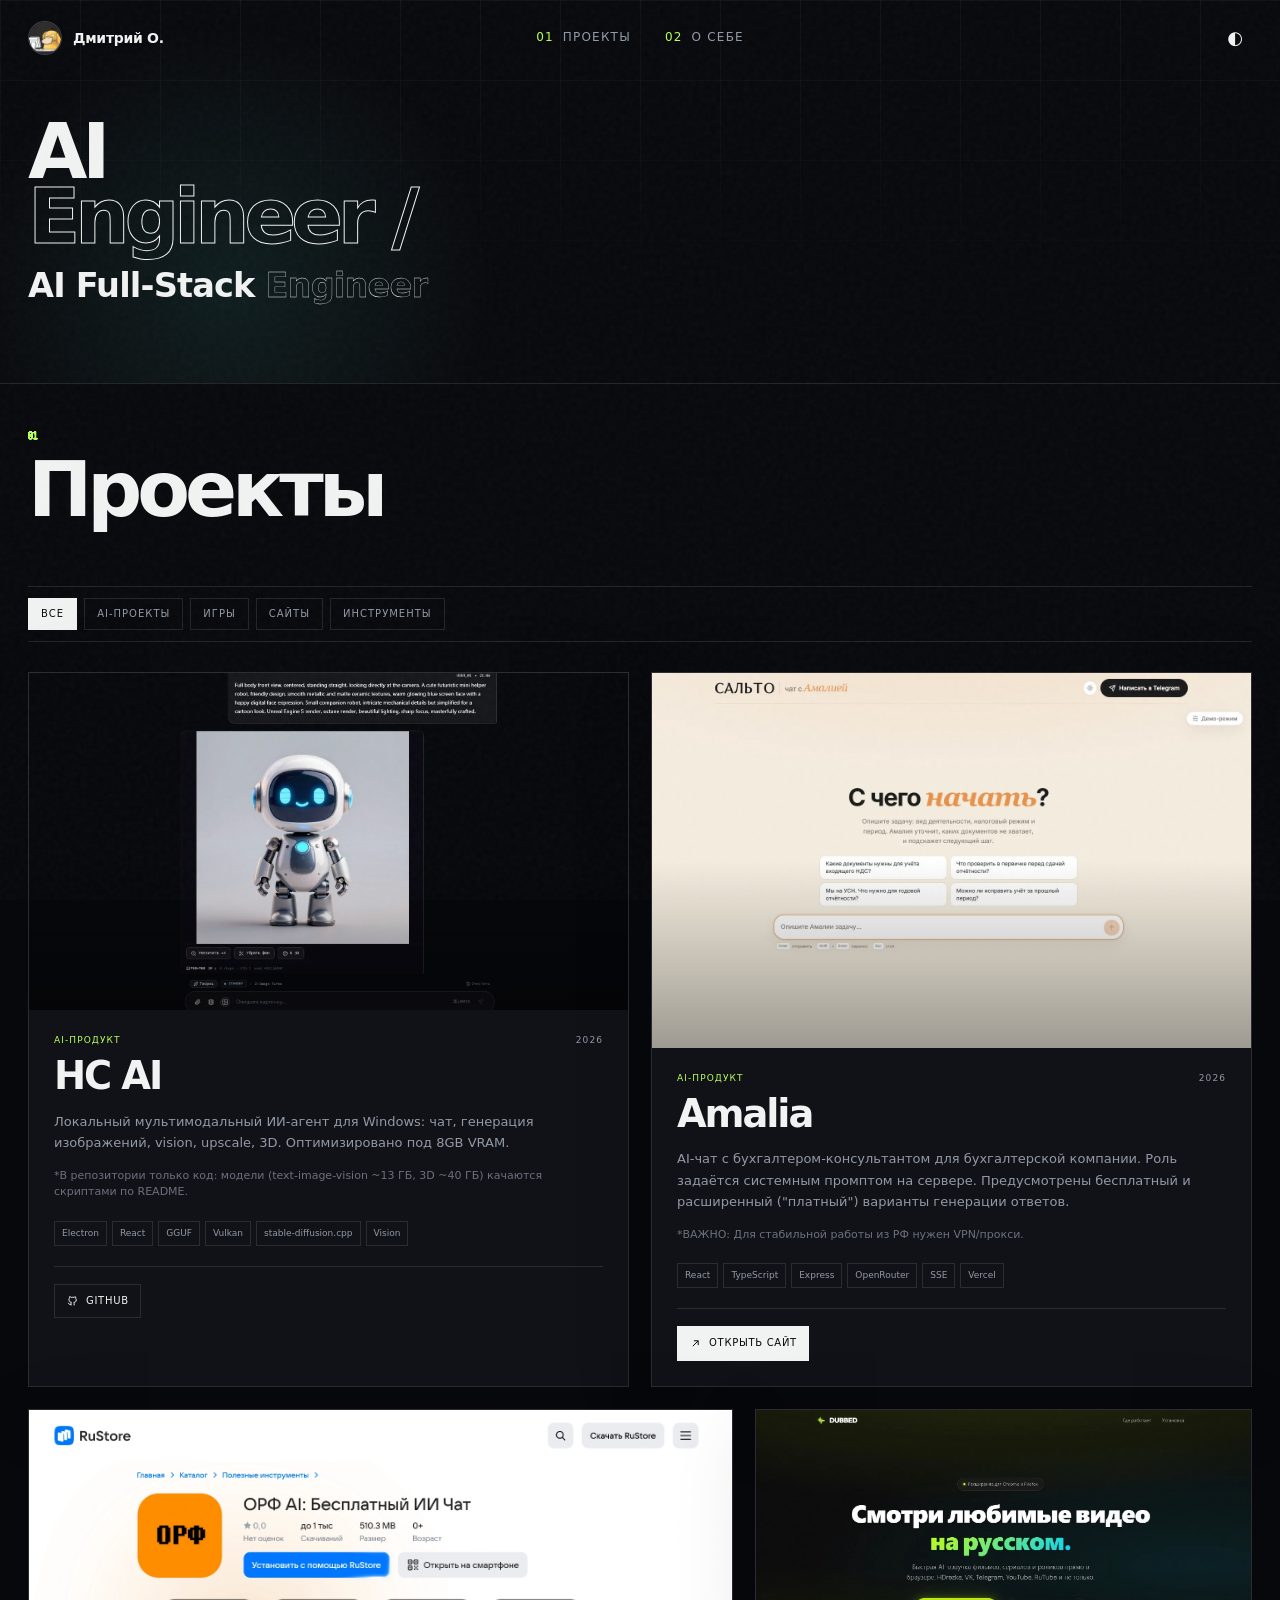
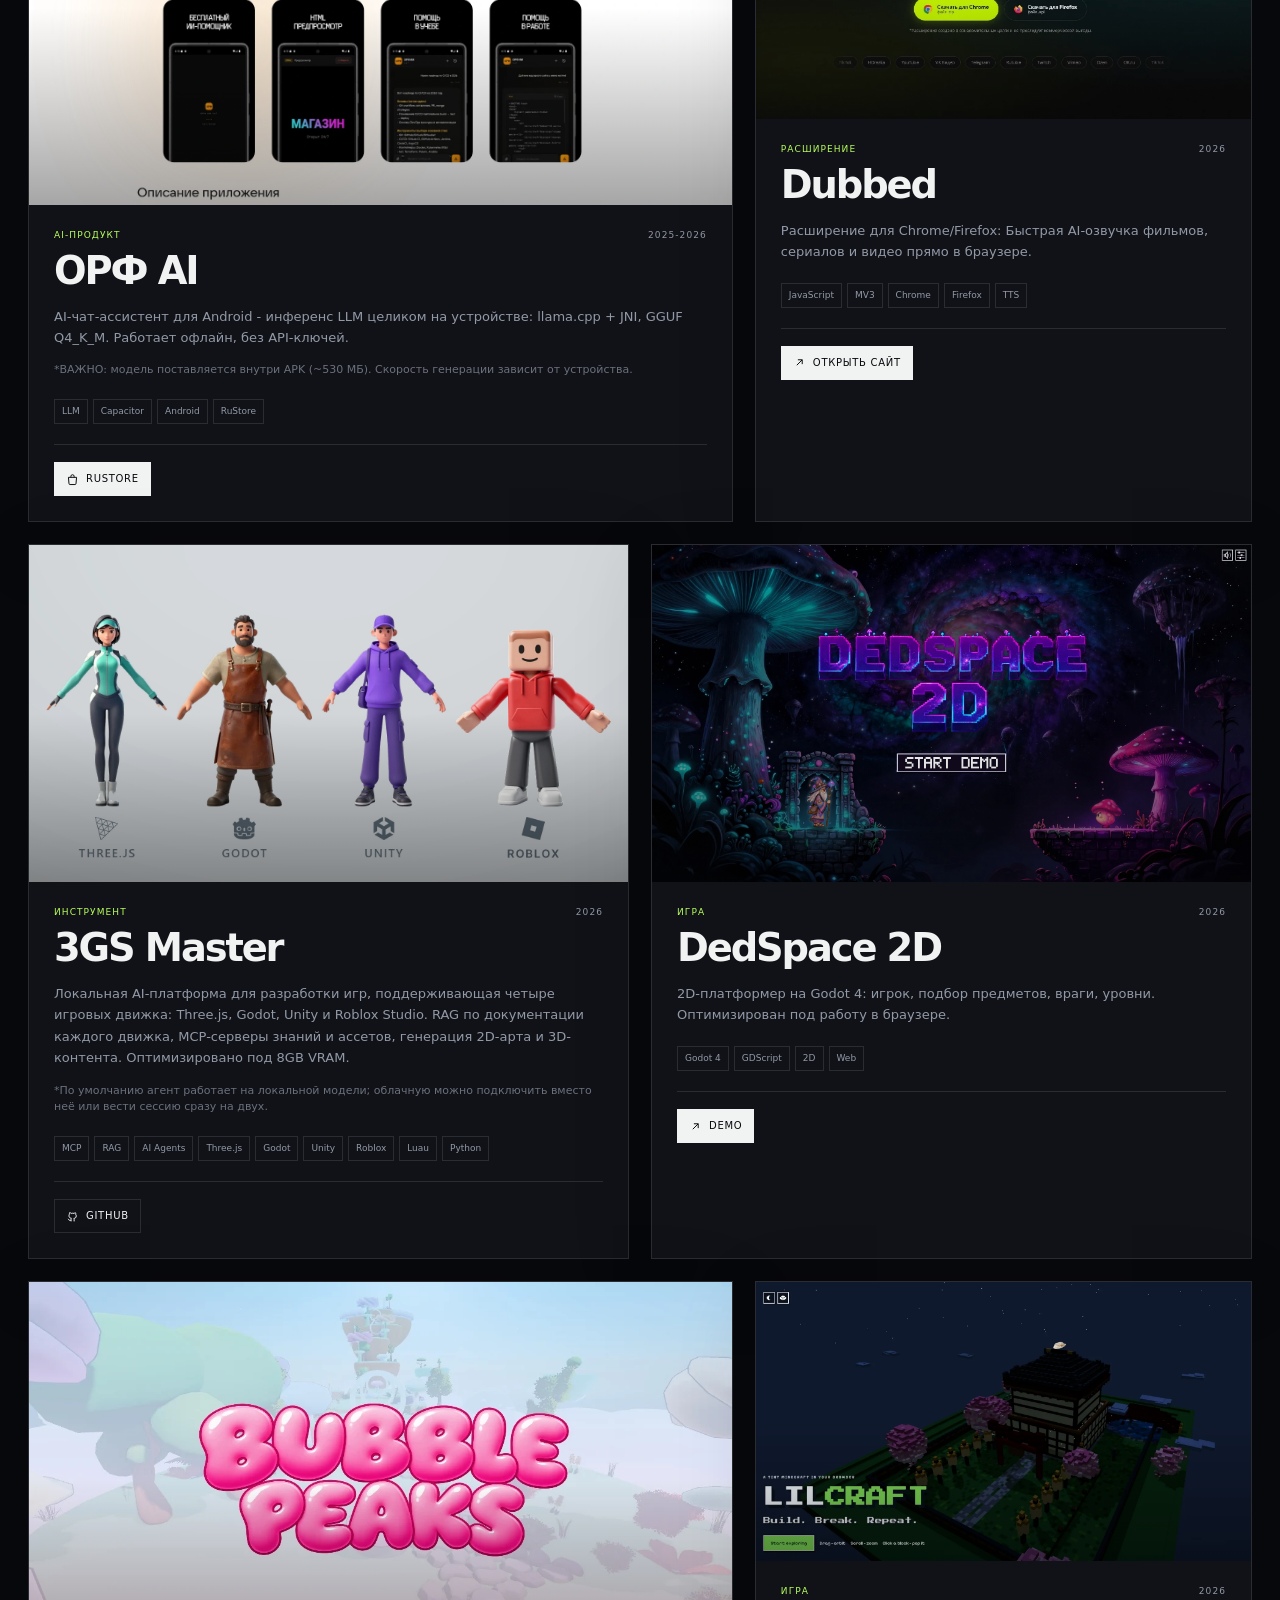
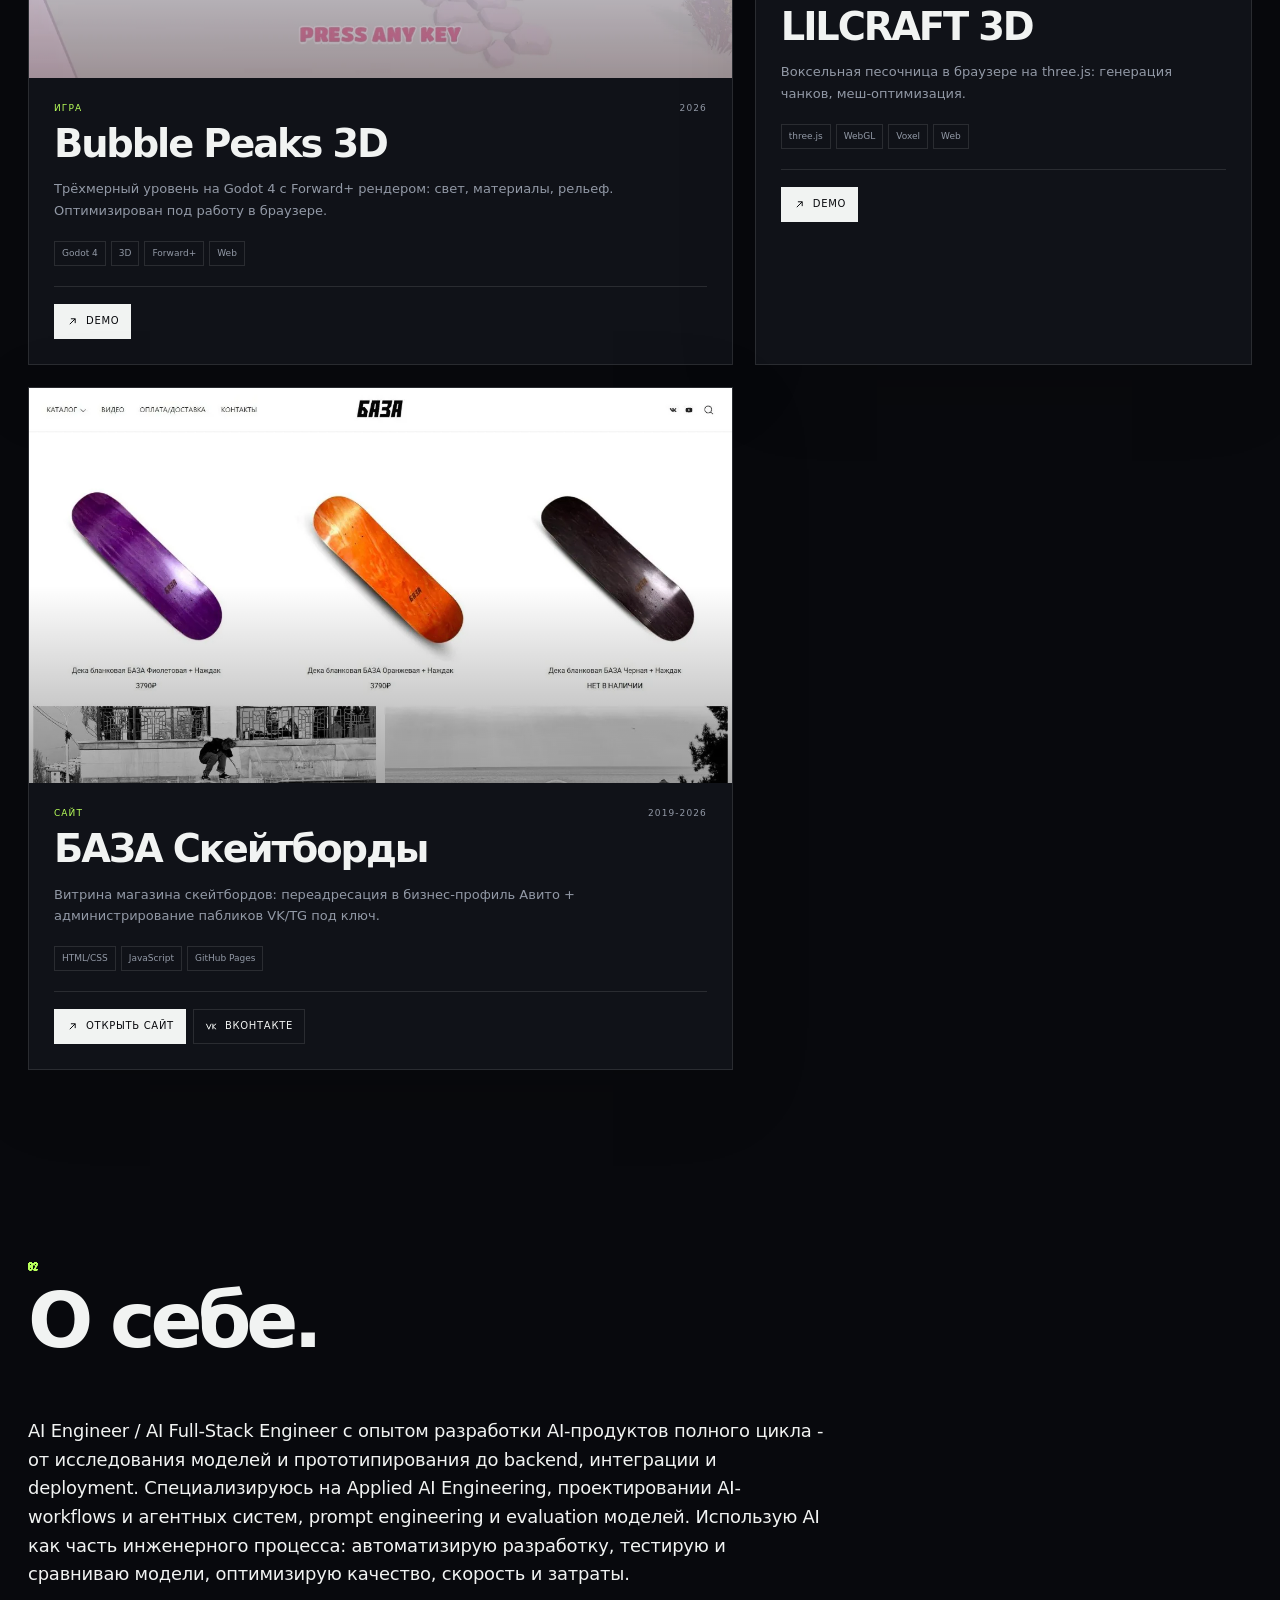
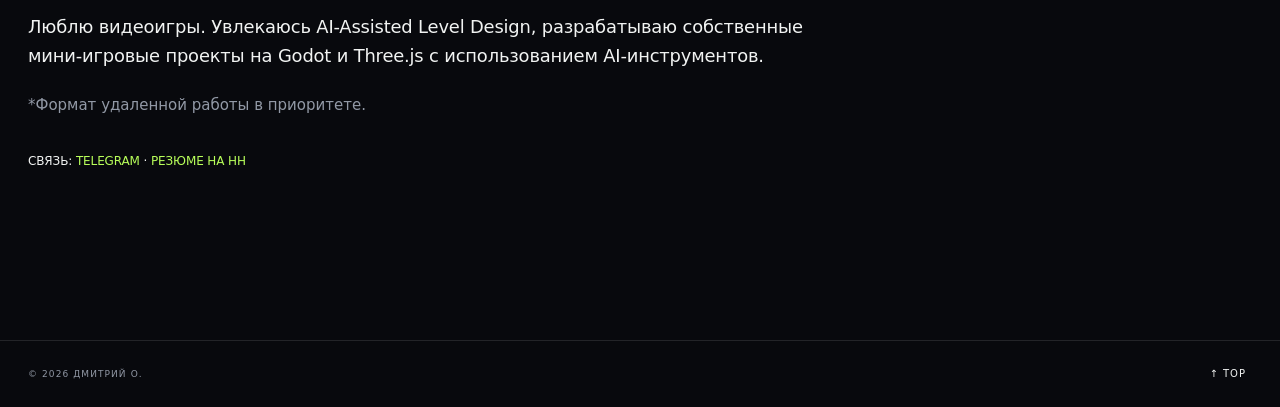
==== commit 7bb387d2: "Update ORF preview" ====
--- a/index.html
+++ b/index.html
@@ -59,5 +59,5 @@
 <footer class="ftr"><div class="wrap ftr__in"><span>© <span id="year">2026</span> Дмитрий О.</span><button class="totop" id="totop" type="button">↑ TOP</button></div></footer>
 <div class="lb" id="lb" role="dialog" aria-modal="true" aria-label="Просмотр проекта" hidden><div class="lb__back" data-lb-close></div><button class="lb__x" type="button" aria-label="Закрыть" data-lb-close>×</button><button class="lb__nav lb__nav--prev" type="button" aria-label="Предыдущий проект" id="lbPrev">←</button><button class="lb__nav lb__nav--next" type="button" aria-label="Следующий проект" id="lbNext">→</button><figure class="lb__fig"><div class="lb__media"><img id="lbImg" alt=""><video id="lbVid" hidden muted loop playsinline controls></video></div><div class="lb__shots" id="lbShots" hidden></div><figcaption class="lb__cap"><div><span class="lb__label">PROJECT / PREVIEW</span><h3 id="lbTitle"></h3><p id="lbDesc"></p></div><a class="btn btn--primary lb__go" id="lbGo" href="#" target="_blank" rel="noopener"><span id="lbGoTxt">Открыть</span> ↗</a></figcaption></figure></div>
 <div class="demo" id="demo" role="dialog" aria-modal="true" aria-label="Демо проекта" hidden><div class="demo__back" data-demo-close></div><div class="demo__ui"><span class="demo__name" id="demoTitle"></span><a class="demo__ext" id="demoExt" href="#" target="_blank" rel="noopener">Открыть ↗</a><button class="demo__x" type="button" aria-label="Закрыть" data-demo-close>×</button></div><div class="demo__mon" id="demoMon"><div class="demo__bezel"><div class="demo__screen" id="demoScreen"><p class="demo__fail" id="demoFail" hidden>Демо не загрузилось. <a id="demoFailLink" href="#" target="_blank">Открыть в новой вкладке</a>.</p></div><span class="demo__led"></span></div><div class="demo__stand"></div></div></div>
-<script src="assets/data/projects.js?v=20261116c"></script><script src="assets/js/app.js"></script>
+<script src="assets/data/projects.js?v=20261116d"></script><script src="assets/js/app.js"></script>
 </body></html>
